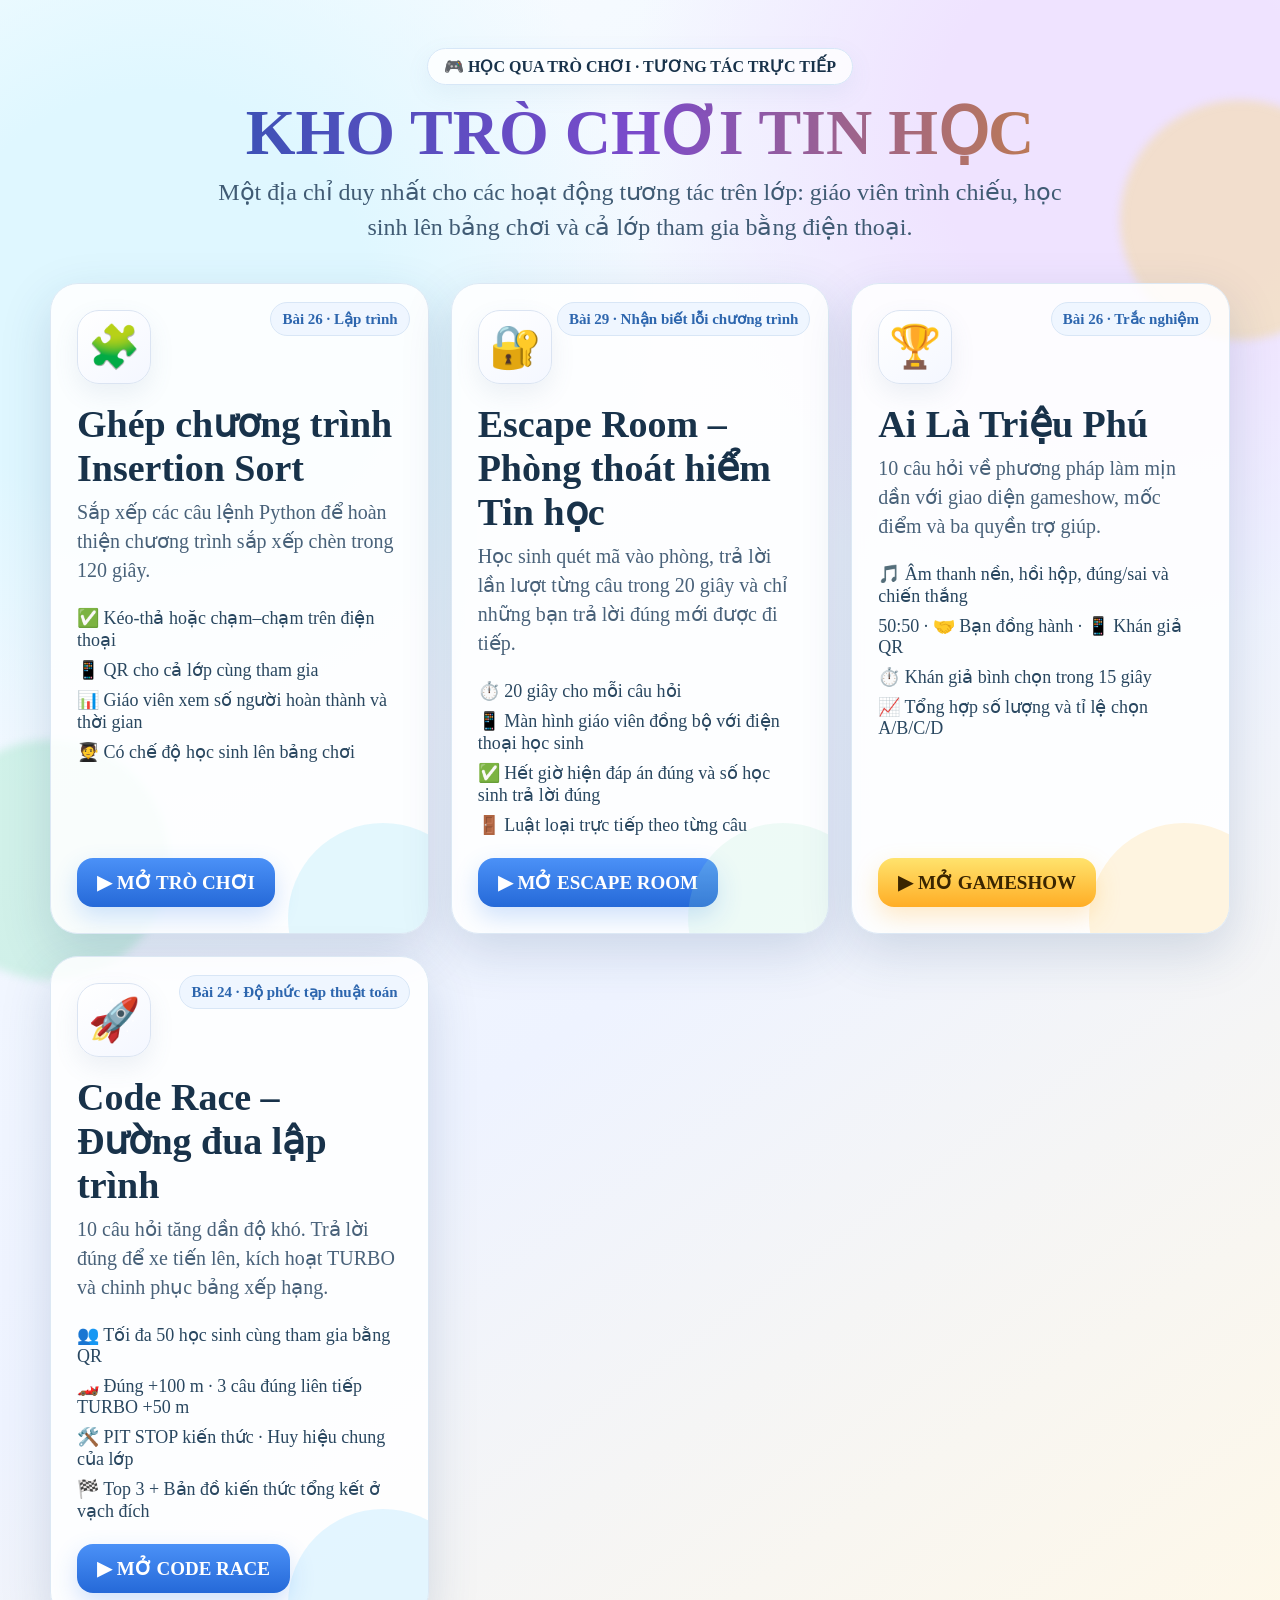
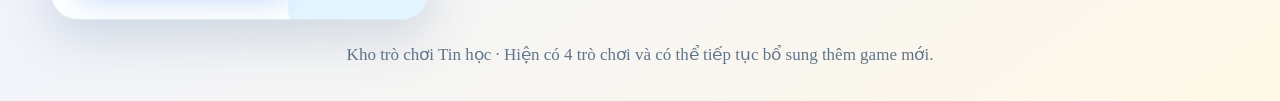
==== templates/index.html @ 85ba4fb5 "Update index.html" ====
<!doctype html>
<html lang="vi">
<head>
<meta charset="utf-8">
<meta name="viewport" content="width=device-width,initial-scale=1,viewport-fit=cover">
<meta name="theme-color" content="#eef8ff">
<title>Kho trò chơi Tin học</title>
<style>
:root{--ink:#18324a;--blue:#2f80ed;--cyan:#4fc3f7;--purple:#8b5cf6;--gold:#ffbf3f;--green:#28b66f;--white:#fff;--shadow:0 18px 50px rgba(38,70,120,.17)}
*{box-sizing:border-box}html,body{margin:0;min-height:100%;font-family:"Times New Roman",Times,serif;color:var(--ink)}
body{min-height:100dvh;background:radial-gradient(circle at 12% 18%,#dff7ff 0 12%,transparent 28%),radial-gradient(circle at 88% 8%,#efe3ff 0 10%,transparent 26%),linear-gradient(145deg,#f8fdff,#eef3ff 55%,#fff8e7);overflow-x:hidden}
body:before,body:after{content:"";position:fixed;width:240px;height:240px;border-radius:50%;filter:blur(4px);opacity:.38;pointer-events:none}body:before{left:-70px;bottom:-80px;background:#9be7c4}body:after{right:-80px;top:100px;background:#f6d77b}
.wrap{width:min(1180px,94vw);margin:auto;padding:28px 0 36px;position:relative;z-index:1}.hero{text-align:center;padding:20px 16px 10px}.badge{display:inline-flex;gap:8px;align-items:center;background:#ffffffc7;border:1px solid #d7e7f7;border-radius:999px;padding:8px 16px;font-weight:700;box-shadow:0 8px 25px #5b86aa16}.hero h1{font-size:clamp(34px,5.5vw,64px);margin:16px 0 10px;line-height:1;background:linear-gradient(90deg,#2355ad,#7b4acb,#d98f20);-webkit-background-clip:text;color:transparent}.hero p{font-size:clamp(18px,2vw,24px);margin:0 auto;max-width:850px;line-height:1.45;color:#405b74}.grid{display:grid;grid-template-columns:repeat(auto-fit,minmax(320px,1fr));gap:22px;margin-top:28px}.card{position:relative;overflow:hidden;background:#ffffffdd;border:1px solid #dce8f4;border-radius:28px;padding:26px;box-shadow:var(--shadow);min-height:365px;display:flex;flex-direction:column;transition:.22s}.card:hover{transform:translateY(-4px);box-shadow:0 24px 60px rgba(39,71,122,.22)}.card:before{content:"";position:absolute;inset:auto -50px -80px auto;width:190px;height:190px;border-radius:50%;background:var(--accent);opacity:.16}.icon{width:74px;height:74px;border-radius:22px;display:grid;place-items:center;font-size:42px;background:linear-gradient(145deg,#fff,#f4f7ff);border:1px solid #dbe4f2;box-shadow:0 10px 25px #59799f1a}.card h2{font-size:clamp(27px,3vw,38px);margin:18px 0 8px}.card p{font-size:20px;line-height:1.45;color:#49627a;margin:0 0 14px}.features{display:grid;gap:8px;font-size:18px;color:#294760;margin:8px 0 22px}.features span{display:flex;gap:9px;align-items:flex-start}.actions{margin-top:auto;display:flex;gap:10px;flex-wrap:wrap}.btn{display:inline-flex;align-items:center;justify-content:center;text-decoration:none;border:0;border-radius:16px;padding:13px 20px;font:700 19px "Times New Roman",Times,serif;cursor:pointer;transition:.2s}.btn:hover{transform:translateY(-2px)}.btn.primary{background:linear-gradient(180deg,#4b91f7,#2569d8);color:#fff;box-shadow:0 10px 24px #2f80ed3a}.btn.gold{background:linear-gradient(180deg,#ffe36d,#ffad25);color:#3a2500;box-shadow:0 10px 24px #ffb22d44}.footer{text-align:center;margin-top:24px;color:#61758a;font-size:17px}.tag{position:absolute;right:18px;top:18px;padding:7px 11px;border-radius:999px;background:#eff6ff;color:#2d66ae;font-weight:700;font-size:15px;border:1px solid #d8e6f6}
@media(max-width:820px){.grid{grid-template-columns:1fr}.card{min-height:auto}.wrap{padding-top:18px}.hero p{font-size:18px}}
</style>
</head>
<body>
<div class="wrap">
  <section class="hero">
    <div class="badge">🎮 HỌC QUA TRÒ CHƠI · TƯƠNG TÁC TRỰC TIẾP</div>
    <h1>KHO TRÒ CHƠI TIN HỌC</h1>
    <p>Một địa chỉ duy nhất cho các hoạt động tương tác trên lớp: giáo viên trình chiếu, học sinh lên bảng chơi và cả lớp tham gia bằng điện thoại.</p>
  </section>
  <main class="grid">
    <article class="card" style="--accent:#58d5ef">
      <div class="tag">Bài 26 · Lập trình</div>
      <div class="icon">🧩</div>
      <h2>Ghép chương trình Insertion Sort</h2>
      <p>Sắp xếp các câu lệnh Python để hoàn thiện chương trình sắp xếp chèn trong 120 giây.</p>
      <div class="features">
        <span>✅ Kéo-thả hoặc chạm–chạm trên điện thoại</span>
        <span>📱 QR cho cả lớp cùng tham gia</span>
        <span>📊 Giáo viên xem số người hoàn thành và thời gian</span>
        <span>🧑‍🎓 Có chế độ học sinh lên bảng chơi</span>
      </div>
      <div class="actions"><a class="btn primary" href="/insertion-sort">▶ MỞ TRÒ CHƠI</a></div>
    </article>



    <article class="card" style="--accent:#9be7c4">
      <div class="tag">Bài 29 · Nhận biết lỗi chương trình</div>
      <div class="icon">🔐</div>
      <h2>Escape Room – Phòng thoát hiểm Tin học</h2>
      <p>Học sinh quét mã vào phòng, trả lời lần lượt từng câu trong 20 giây và chỉ những bạn trả lời đúng mới được đi tiếp.</p>
      <div class="features">
        <span>⏱️ 20 giây cho mỗi câu hỏi</span>
        <span>📱 Màn hình giáo viên đồng bộ với điện thoại học sinh</span>
        <span>✅ Hết giờ hiện đáp án đúng và số học sinh trả lời đúng</span>
        <span>🚪 Luật loại trực tiếp theo từng câu</span>
      </div>
      <div class="actions"><a class="btn primary" href="/escape-bai29">▶ MỞ ESCAPE ROOM</a></div>
    </article>

    <article class="card" style="--accent:#ffbf3f">
      <div class="tag">Bài 26 · Trắc nghiệm</div>
      <div class="icon">🏆</div>
      <h2>Ai Là Triệu Phú</h2>
      <p>10 câu hỏi về phương pháp làm mịn dần với giao diện gameshow, mốc điểm và ba quyền trợ giúp.</p>
      <div class="features">
        <span>🎵 Âm thanh nền, hồi hộp, đúng/sai và chiến thắng</span>
        <span>50:50 · 🤝 Bạn đồng hành · 📱 Khán giả QR</span>
        <span>⏱️ Khán giả bình chọn trong 15 giây</span>
        <span>📈 Tổng hợp số lượng và tỉ lệ chọn A/B/C/D</span>
      </div>
      <div class="actions"><a class="btn gold" href="/millionaire">▶ MỞ GAMESHOW</a></div>
    </article>

    <article class="card" style="--accent:#5ac8fa">
      <div class="tag">Bài 24 · Độ phức tạp thuật toán</div>
      <div class="icon">🚀</div>
      <h2>Code Race – Đường đua lập trình</h2>
      <p>10 câu hỏi tăng dần độ khó. Trả lời đúng để xe tiến lên, kích hoạt TURBO và chinh phục bảng xếp hạng.</p>
      <div class="features">
        <span>👥 Tối đa 50 học sinh cùng tham gia bằng QR</span>
        <span>🏎️ Đúng +100 m · 3 câu đúng liên tiếp TURBO +50 m</span>
        <span>🛠️ PIT STOP kiến thức · Huy hiệu chung của lớp</span>
        <span>🏁 Top 3 + Bản đồ kiến thức tổng kết ở vạch đích</span>
      </div>
      <div class="actions"><a class="btn primary" href="/code-race">▶ MỞ CODE RACE</a></div>
    </article>

  </main>
  <div class="footer">Kho trò chơi Tin học · Hiện có 4 trò chơi và có thể tiếp tục bổ sung thêm game mới.</div>
</div>
</body>
</html>
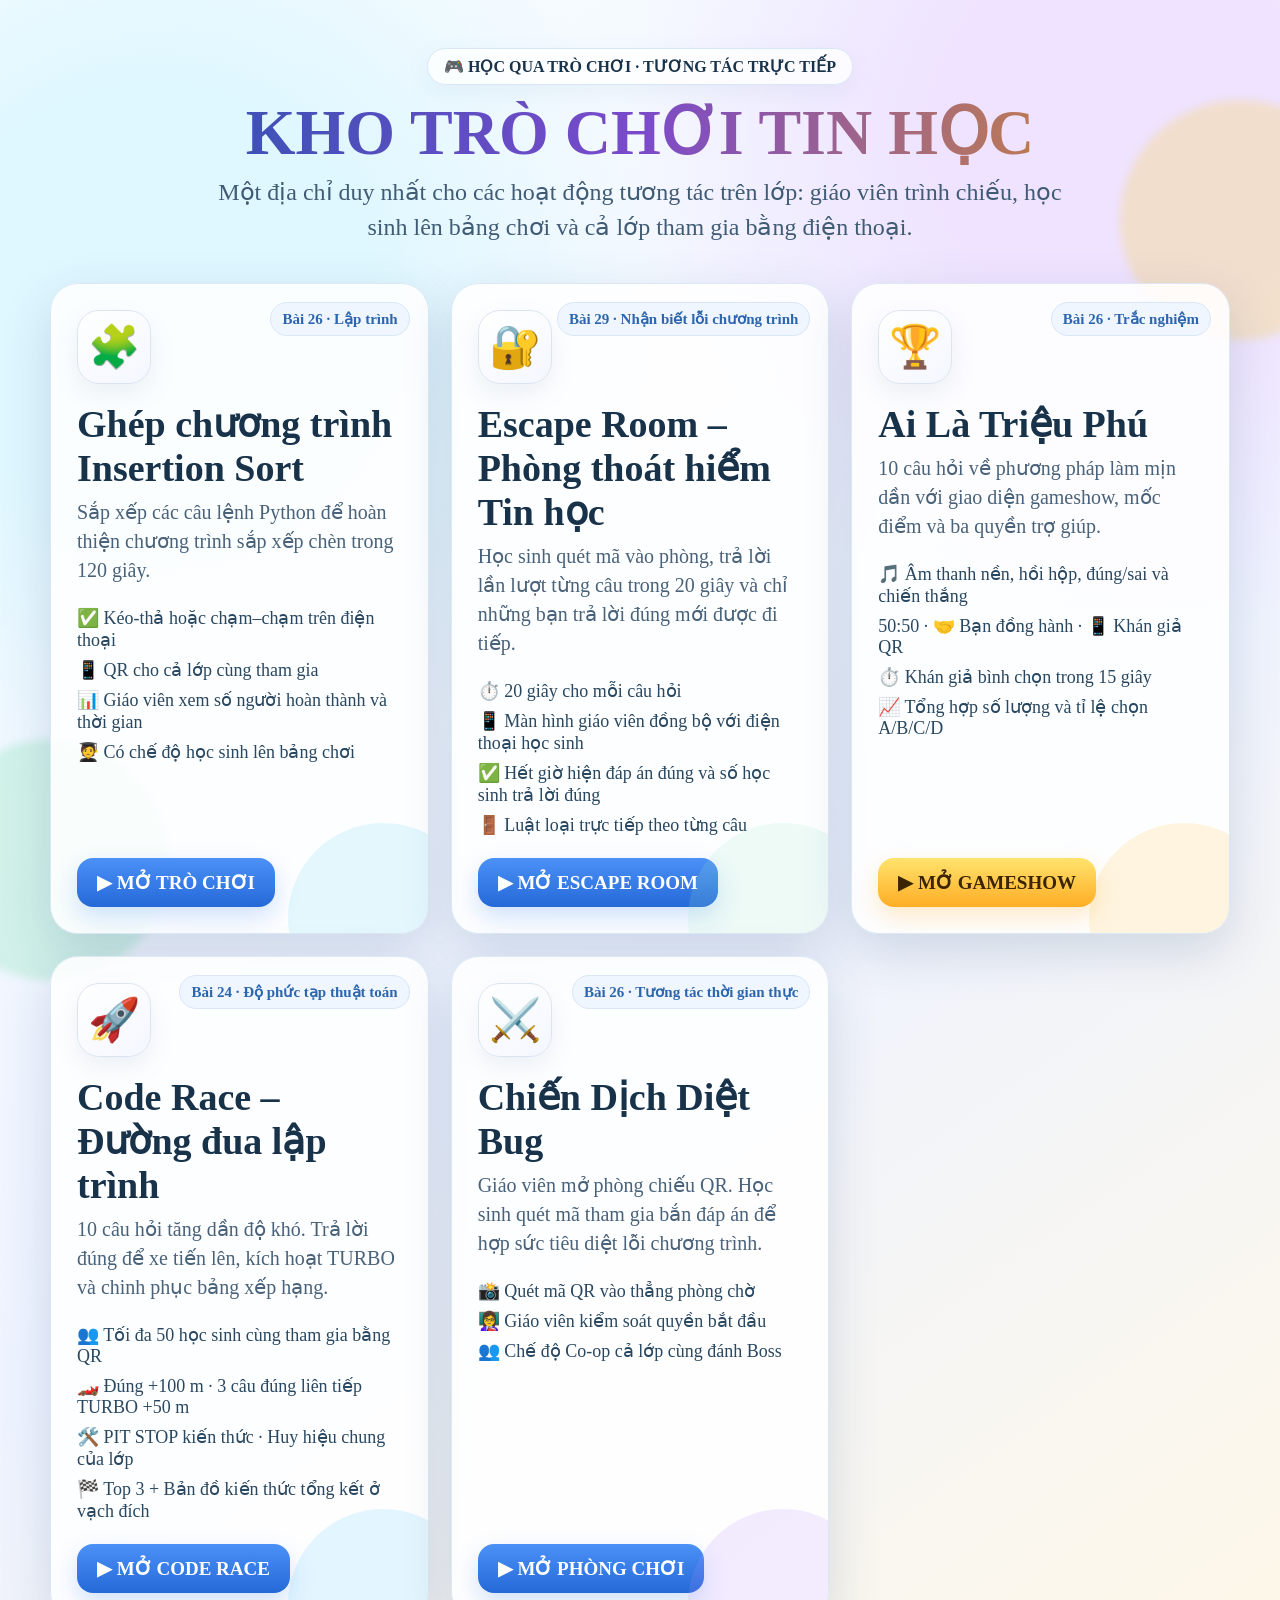
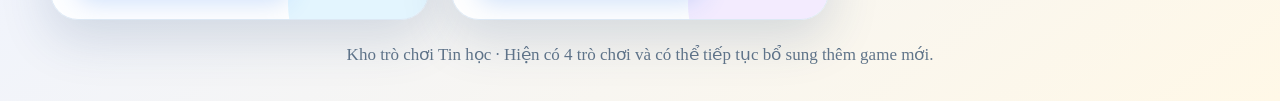
==== commit 94b539a0: "Update index.html" ====
--- a/templates/index.html
+++ b/templates/index.html
@@ -79,7 +79,18 @@
       </div>
       <div class="actions"><a class="btn primary" href="/code-race">▶ MỞ CODE RACE</a></div>
     </article>
-
+<article class="card" style="--accent:#b388ff">
+      <div class="tag">Bài 26 · Tương tác thời gian thực</div>
+      <div class="icon">⚔️</div>
+      <h2>Chiến Dịch Diệt Bug</h2>
+      <p>Giáo viên mở phòng chiếu QR. Học sinh quét mã tham gia bắn đáp án để hợp sức tiêu diệt lỗi chương trình.</p>
+      <div class="features">
+        <span>📸 Quét mã QR vào thẳng phòng chờ</span>
+        <span>👩‍🏫 Giáo viên kiểm soát quyền bắt đầu</span>
+        <span>👥 Chế độ Co-op cả lớp cùng đánh Boss</span>
+      </div>
+      <div class="actions"><a class="btn primary" href="/boss-teacher">▶ MỞ PHÒNG CHƠI</a></div>
+    </article>
   </main>
   <div class="footer">Kho trò chơi Tin học · Hiện có 4 trò chơi và có thể tiếp tục bổ sung thêm game mới.</div>
 </div>
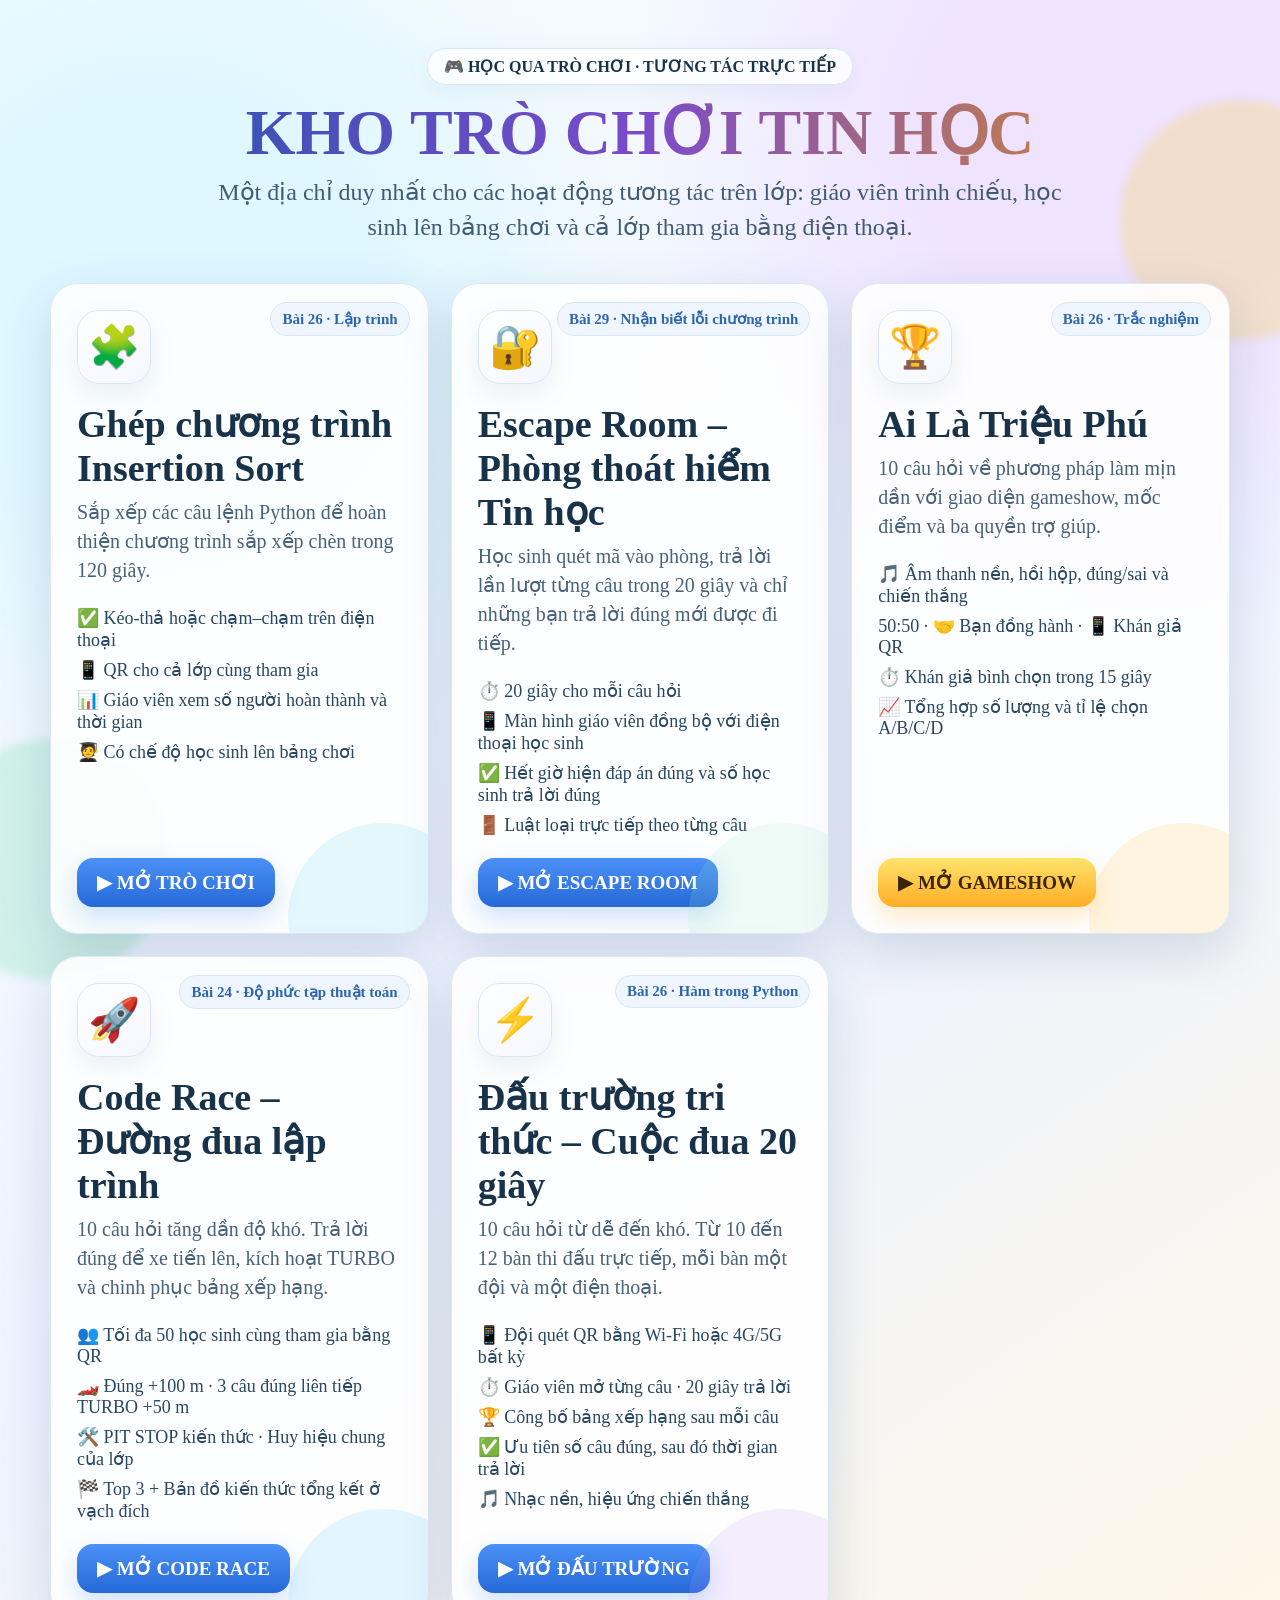
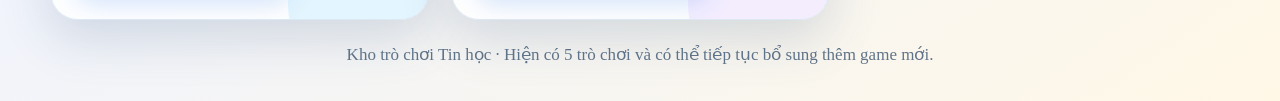
==== commit 23d642ef: "Update index.html" ====
--- a/templates/index.html
+++ b/templates/index.html
@@ -79,20 +79,24 @@
       </div>
       <div class="actions"><a class="btn primary" href="/code-race">▶ MỞ CODE RACE</a></div>
     </article>
-<article class="card" style="--accent:#b388ff">
-      <div class="tag">Bài 26 · Tương tác thời gian thực</div>
-      <div class="icon">⚔️</div>
-      <h2>Chiến Dịch Diệt Bug</h2>
-      <p>Giáo viên mở phòng chiếu QR. Học sinh quét mã tham gia bắn đáp án để hợp sức tiêu diệt lỗi chương trình.</p>
+
+    <article class="card" style="--accent:#b794ff">
+      <div class="tag">Bài 26 · Hàm trong Python</div>
+      <div class="icon">⚡</div>
+      <h2>Đấu trường tri thức – Cuộc đua 20 giây</h2>
+      <p>10 câu hỏi từ dễ đến khó. Từ 10 đến 12 bàn thi đấu trực tiếp, mỗi bàn một đội và một điện thoại.</p>
       <div class="features">
-        <span>📸 Quét mã QR vào thẳng phòng chờ</span>
-        <span>👩‍🏫 Giáo viên kiểm soát quyền bắt đầu</span>
-        <span>👥 Chế độ Co-op cả lớp cùng đánh Boss</span>
+        <span>📱 Đội quét QR bằng Wi-Fi hoặc 4G/5G bất kỳ</span>
+        <span>⏱️ Giáo viên mở từng câu · 20 giây trả lời</span>
+        <span>🏆 Công bố bảng xếp hạng sau mỗi câu</span>
+        <span>✅ Ưu tiên số câu đúng, sau đó thời gian trả lời</span>
+        <span>🎵 Nhạc nền, hiệu ứng chiến thắng</span>
       </div>
-      <div class="actions"><a class="btn primary" href="/boss-teacher">▶ MỞ PHÒNG CHƠI</a></div>
+      <div class="actions"><a class="btn primary" href="/dau-truong">▶ MỞ ĐẤU TRƯỜNG</a></div>
     </article>
+
   </main>
-  <div class="footer">Kho trò chơi Tin học · Hiện có 4 trò chơi và có thể tiếp tục bổ sung thêm game mới.</div>
+  <div class="footer">Kho trò chơi Tin học · Hiện có 5 trò chơi và có thể tiếp tục bổ sung thêm game mới.</div>
 </div>
 </body>
 </html>
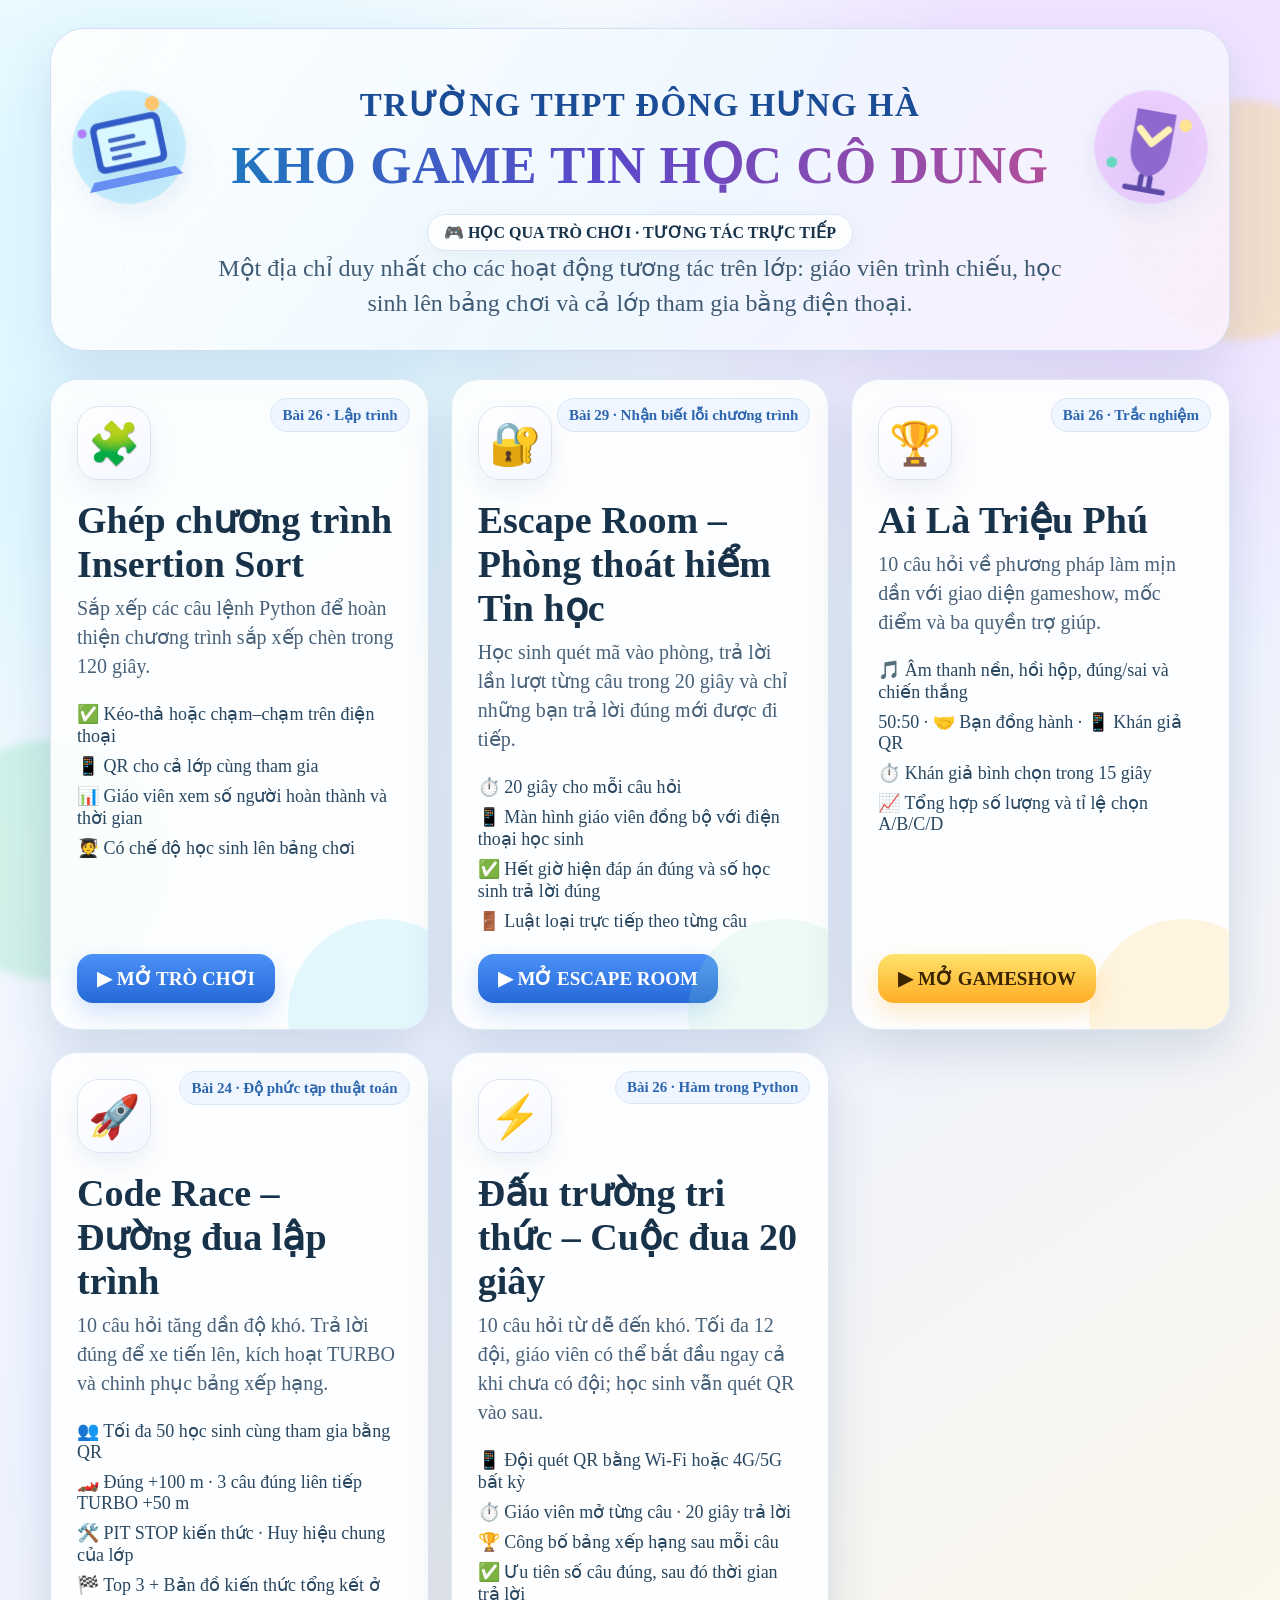
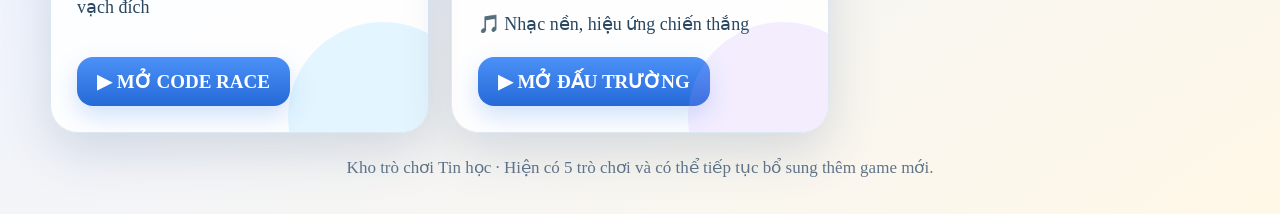
==== commit 352eac9e: "Update index.html" ====
--- a/templates/index.html
+++ b/templates/index.html
@@ -4,7 +4,7 @@
 <meta charset="utf-8">
 <meta name="viewport" content="width=device-width,initial-scale=1,viewport-fit=cover">
 <meta name="theme-color" content="#eef8ff">
-<title>Kho trò chơi Tin học</title>
+<title>TR&#431;&#7900;NG THPT &#272;&#212;NG H&#431;NG H&#192; | KHO GAME TIN H&#7884;C C&#212; DUNG</title>
 <style>
 :root{--ink:#18324a;--blue:#2f80ed;--cyan:#4fc3f7;--purple:#8b5cf6;--gold:#ffbf3f;--green:#28b66f;--white:#fff;--shadow:0 18px 50px rgba(38,70,120,.17)}
 *{box-sizing:border-box}html,body{margin:0;min-height:100%;font-family:"Times New Roman",Times,serif;color:var(--ink)}
@@ -12,13 +12,54 @@
 body:before,body:after{content:"";position:fixed;width:240px;height:240px;border-radius:50%;filter:blur(4px);opacity:.38;pointer-events:none}body:before{left:-70px;bottom:-80px;background:#9be7c4}body:after{right:-80px;top:100px;background:#f6d77b}
 .wrap{width:min(1180px,94vw);margin:auto;padding:28px 0 36px;position:relative;z-index:1}.hero{text-align:center;padding:20px 16px 10px}.badge{display:inline-flex;gap:8px;align-items:center;background:#ffffffc7;border:1px solid #d7e7f7;border-radius:999px;padding:8px 16px;font-weight:700;box-shadow:0 8px 25px #5b86aa16}.hero h1{font-size:clamp(34px,5.5vw,64px);margin:16px 0 10px;line-height:1;background:linear-gradient(90deg,#2355ad,#7b4acb,#d98f20);-webkit-background-clip:text;color:transparent}.hero p{font-size:clamp(18px,2vw,24px);margin:0 auto;max-width:850px;line-height:1.45;color:#405b74}.grid{display:grid;grid-template-columns:repeat(auto-fit,minmax(320px,1fr));gap:22px;margin-top:28px}.card{position:relative;overflow:hidden;background:#ffffffdd;border:1px solid #dce8f4;border-radius:28px;padding:26px;box-shadow:var(--shadow);min-height:365px;display:flex;flex-direction:column;transition:.22s}.card:hover{transform:translateY(-4px);box-shadow:0 24px 60px rgba(39,71,122,.22)}.card:before{content:"";position:absolute;inset:auto -50px -80px auto;width:190px;height:190px;border-radius:50%;background:var(--accent);opacity:.16}.icon{width:74px;height:74px;border-radius:22px;display:grid;place-items:center;font-size:42px;background:linear-gradient(145deg,#fff,#f4f7ff);border:1px solid #dbe4f2;box-shadow:0 10px 25px #59799f1a}.card h2{font-size:clamp(27px,3vw,38px);margin:18px 0 8px}.card p{font-size:20px;line-height:1.45;color:#49627a;margin:0 0 14px}.features{display:grid;gap:8px;font-size:18px;color:#294760;margin:8px 0 22px}.features span{display:flex;gap:9px;align-items:flex-start}.actions{margin-top:auto;display:flex;gap:10px;flex-wrap:wrap}.btn{display:inline-flex;align-items:center;justify-content:center;text-decoration:none;border:0;border-radius:16px;padding:13px 20px;font:700 19px "Times New Roman",Times,serif;cursor:pointer;transition:.2s}.btn:hover{transform:translateY(-2px)}.btn.primary{background:linear-gradient(180deg,#4b91f7,#2569d8);color:#fff;box-shadow:0 10px 24px #2f80ed3a}.btn.gold{background:linear-gradient(180deg,#ffe36d,#ffad25);color:#3a2500;box-shadow:0 10px 24px #ffb22d44}.footer{text-align:center;margin-top:24px;color:#61758a;font-size:17px}.tag{position:absolute;right:18px;top:18px;padding:7px 11px;border-radius:999px;background:#eff6ff;color:#2d66ae;font-weight:700;font-size:15px;border:1px solid #d8e6f6}
 @media(max-width:820px){.grid{grid-template-columns:1fr}.card{min-height:auto}.wrap{padding-top:18px}.hero p{font-size:18px}}
+
+/* School identity: an airy 2-line masthead with lightweight vector ornaments. */
+.hero{position:relative;isolation:isolate;overflow:hidden;padding:37px 110px 30px;
+ border:1px solid #d0dff3;border-radius:34px;
+ background:linear-gradient(125deg,#ffffffeb 0%,#eef7ffe8 53%,#faf0ffe8 100%);
+ box-shadow:0 18px 46px #536d9f26}
+.hero:before{content:"";position:absolute;inset:0;z-index:-1;opacity:.44;
+ background-image:radial-gradient(#8fb2de 1.3px,transparent 1.3px);
+ background-size:21px 21px;mask-image:linear-gradient(90deg,#0003,transparent 33%,transparent 65%,#0003)}
+.hero .badge{position:relative;z-index:1}
+.hero-school{position:relative;z-index:1;margin:19px auto 0;
+ font-size:clamp(20px,2.8vw,33px);line-height:1.25;font-weight:900;letter-spacing:1.4px;
+ color:#1b4c96;text-shadow:0 1px 0 #fff}
+.hero h1{position:relative;z-index:1;font-size:clamp(29px,4.3vw,53px);line-height:1.16;
+ font-weight:900;margin:9px auto 17px;letter-spacing:.5px;
+ background:linear-gradient(90deg,#147fbc 0%,#5a48ca 46%,#bf4f93 100%);
+ -webkit-background-clip:text;background-clip:text;color:transparent}
+.hero p{position:relative;z-index:1}
+.hero-art{position:absolute;width:126px;height:126px;filter:drop-shadow(0 10px 14px #4f78b12c);z-index:0}
+.hero-art-left{left:15px;top:55px;transform:rotate(-12deg)}
+.hero-art-right{right:15px;top:55px;transform:rotate(10deg)}
+@media(max-width:850px){.hero{padding:28px 25px 25px}.hero-art{width:64px;height:64px;opacity:.35}
+.hero-art-left{left:-7px;top:20px}.hero-art-right{right:-7px;top:20px}}
+@media(max-width:500px){.hero{padding:23px 15px 22px}.hero-school{letter-spacing:.4px}
+.hero-art{opacity:.18}.hero h1{font-size:clamp(27px,7vw,37px)}}
 </style>
 </head>
 <body>
 <div class="wrap">
   <section class="hero">
+    <svg class="hero-art hero-art-left" viewBox="0 0 140 140" fill="none" aria-hidden="true">
+      <circle cx="70" cy="70" r="63" fill="#90DFFC" fill-opacity=".45"/>
+      <rect x="31" y="37" width="79" height="57" rx="9" fill="#315BC6"/>
+      <rect x="38" y="44" width="65" height="43" rx="4" fill="#DAF8FF"/>
+      <path d="M24 101H116L123 111H17L24 101Z" fill="#678FF1"/>
+      <path d="M51 59H77M51 69H87M51 79H69" stroke="#4168C3" stroke-width="5" stroke-linecap="round"/>
+      <circle cx="105" cy="28" r="8" fill="#FFC66D"/><circle cx="22" cy="45" r="5" fill="#AD81F5"/>
+    </svg>
+    <svg class="hero-art hero-art-right" viewBox="0 0 140 140" fill="none" aria-hidden="true">
+      <circle cx="70" cy="70" r="63" fill="#E7BBFF" fill-opacity=".6"/>
+      <path d="M48 30H92V72C92 88 84 99 70 104C56 99 48 88 48 72V30Z" fill="#8D69CE"/>
+      <path d="M55 52L70 66L86 48" stroke="#FFF1B7" stroke-width="8" stroke-linecap="round" stroke-linejoin="round"/>
+      <path d="M65 104V115M75 104V115M49 118H91" stroke="#5D4BA8" stroke-width="6" stroke-linecap="round"/>
+      <circle cx="104" cy="40" r="7" fill="#FFE492"/><circle cx="30" cy="94" r="6" fill="#65D8BF"/>
+    </svg>
+    <div class="hero-school">TR&#431;&#7900;NG THPT &#272;&#212;NG H&#431;NG H&#192;</div>
+    <h1>KHO GAME TIN H&#7884;C C&#212; DUNG</h1>
     <div class="badge">🎮 HỌC QUA TRÒ CHƠI · TƯƠNG TÁC TRỰC TIẾP</div>
-    <h1>KHO TRÒ CHƠI TIN HỌC</h1>
     <p>Một địa chỉ duy nhất cho các hoạt động tương tác trên lớp: giáo viên trình chiếu, học sinh lên bảng chơi và cả lớp tham gia bằng điện thoại.</p>
   </section>
   <main class="grid">
@@ -84,7 +125,7 @@
       <div class="tag">Bài 26 · Hàm trong Python</div>
       <div class="icon">⚡</div>
       <h2>Đấu trường tri thức – Cuộc đua 20 giây</h2>
-      <p>10 câu hỏi từ dễ đến khó. Từ 10 đến 12 bàn thi đấu trực tiếp, mỗi bàn một đội và một điện thoại.</p>
+      <p>10 c&#226;u h&#7887;i t&#7915; d&#7877; &#273;&#7871;n kh&#243;. T&#7889;i &#273;a 12 &#273;&#7897;i, gi&#225;o vi&#234;n c&#243; th&#7875; b&#7855;t &#273;&#7847;u ngay c&#7843; khi ch&#432;a c&#243; &#273;&#7897;i; h&#7885;c sinh v&#7851;n qu&#233;t QR v&#224;o sau.</p>
       <div class="features">
         <span>📱 Đội quét QR bằng Wi-Fi hoặc 4G/5G bất kỳ</span>
         <span>⏱️ Giáo viên mở từng câu · 20 giây trả lời</span>
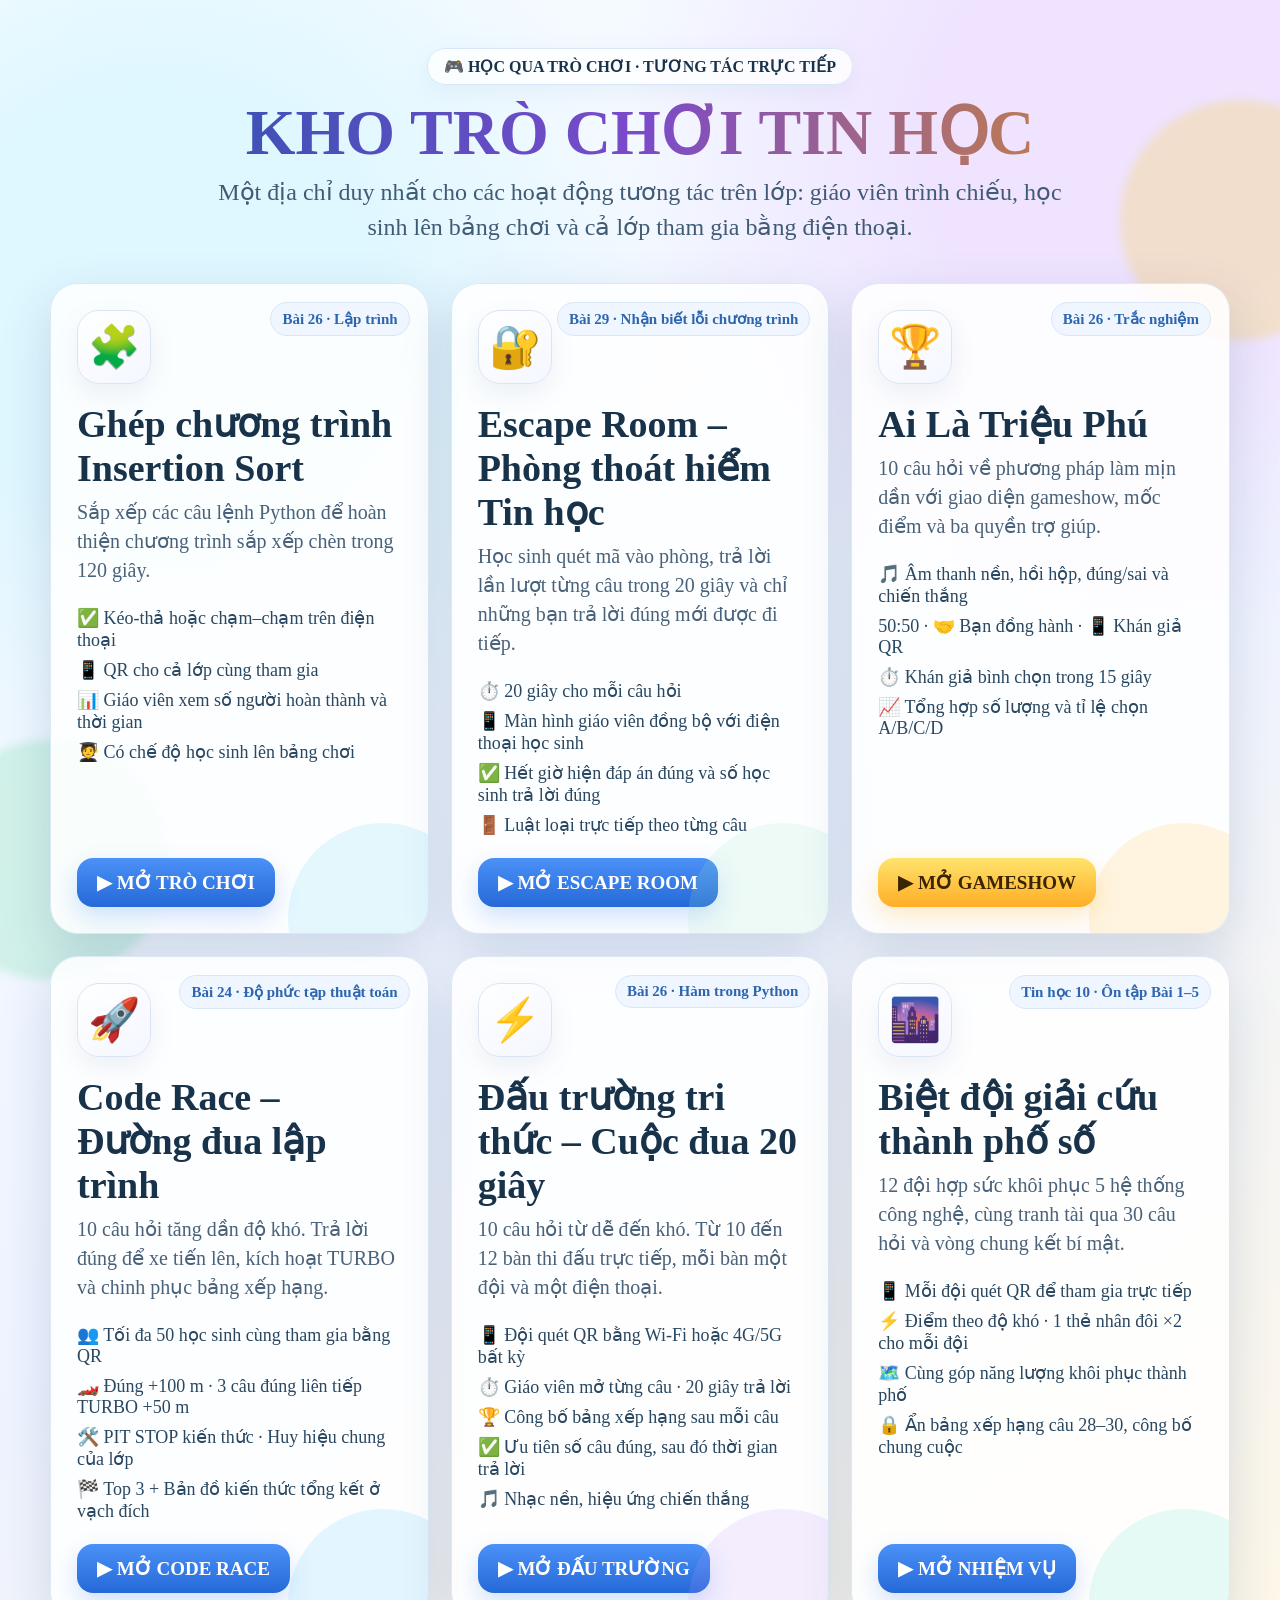
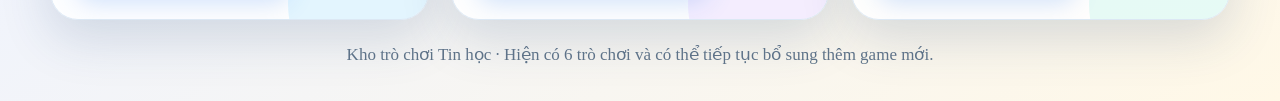
==== commit d3225623: "Update index.html" ====
--- a/templates/index.html
+++ b/templates/index.html
@@ -4,7 +4,7 @@
 <meta charset="utf-8">
 <meta name="viewport" content="width=device-width,initial-scale=1,viewport-fit=cover">
 <meta name="theme-color" content="#eef8ff">
-<title>TR&#431;&#7900;NG THPT &#272;&#212;NG H&#431;NG H&#192; | KHO GAME TIN H&#7884;C C&#212; DUNG</title>
+<title>Kho trò chơi Tin học</title>
 <style>
 :root{--ink:#18324a;--blue:#2f80ed;--cyan:#4fc3f7;--purple:#8b5cf6;--gold:#ffbf3f;--green:#28b66f;--white:#fff;--shadow:0 18px 50px rgba(38,70,120,.17)}
 *{box-sizing:border-box}html,body{margin:0;min-height:100%;font-family:"Times New Roman",Times,serif;color:var(--ink)}
@@ -12,54 +12,13 @@
 body:before,body:after{content:"";position:fixed;width:240px;height:240px;border-radius:50%;filter:blur(4px);opacity:.38;pointer-events:none}body:before{left:-70px;bottom:-80px;background:#9be7c4}body:after{right:-80px;top:100px;background:#f6d77b}
 .wrap{width:min(1180px,94vw);margin:auto;padding:28px 0 36px;position:relative;z-index:1}.hero{text-align:center;padding:20px 16px 10px}.badge{display:inline-flex;gap:8px;align-items:center;background:#ffffffc7;border:1px solid #d7e7f7;border-radius:999px;padding:8px 16px;font-weight:700;box-shadow:0 8px 25px #5b86aa16}.hero h1{font-size:clamp(34px,5.5vw,64px);margin:16px 0 10px;line-height:1;background:linear-gradient(90deg,#2355ad,#7b4acb,#d98f20);-webkit-background-clip:text;color:transparent}.hero p{font-size:clamp(18px,2vw,24px);margin:0 auto;max-width:850px;line-height:1.45;color:#405b74}.grid{display:grid;grid-template-columns:repeat(auto-fit,minmax(320px,1fr));gap:22px;margin-top:28px}.card{position:relative;overflow:hidden;background:#ffffffdd;border:1px solid #dce8f4;border-radius:28px;padding:26px;box-shadow:var(--shadow);min-height:365px;display:flex;flex-direction:column;transition:.22s}.card:hover{transform:translateY(-4px);box-shadow:0 24px 60px rgba(39,71,122,.22)}.card:before{content:"";position:absolute;inset:auto -50px -80px auto;width:190px;height:190px;border-radius:50%;background:var(--accent);opacity:.16}.icon{width:74px;height:74px;border-radius:22px;display:grid;place-items:center;font-size:42px;background:linear-gradient(145deg,#fff,#f4f7ff);border:1px solid #dbe4f2;box-shadow:0 10px 25px #59799f1a}.card h2{font-size:clamp(27px,3vw,38px);margin:18px 0 8px}.card p{font-size:20px;line-height:1.45;color:#49627a;margin:0 0 14px}.features{display:grid;gap:8px;font-size:18px;color:#294760;margin:8px 0 22px}.features span{display:flex;gap:9px;align-items:flex-start}.actions{margin-top:auto;display:flex;gap:10px;flex-wrap:wrap}.btn{display:inline-flex;align-items:center;justify-content:center;text-decoration:none;border:0;border-radius:16px;padding:13px 20px;font:700 19px "Times New Roman",Times,serif;cursor:pointer;transition:.2s}.btn:hover{transform:translateY(-2px)}.btn.primary{background:linear-gradient(180deg,#4b91f7,#2569d8);color:#fff;box-shadow:0 10px 24px #2f80ed3a}.btn.gold{background:linear-gradient(180deg,#ffe36d,#ffad25);color:#3a2500;box-shadow:0 10px 24px #ffb22d44}.footer{text-align:center;margin-top:24px;color:#61758a;font-size:17px}.tag{position:absolute;right:18px;top:18px;padding:7px 11px;border-radius:999px;background:#eff6ff;color:#2d66ae;font-weight:700;font-size:15px;border:1px solid #d8e6f6}
 @media(max-width:820px){.grid{grid-template-columns:1fr}.card{min-height:auto}.wrap{padding-top:18px}.hero p{font-size:18px}}
-
-/* School identity: an airy 2-line masthead with lightweight vector ornaments. */
-.hero{position:relative;isolation:isolate;overflow:hidden;padding:37px 110px 30px;
- border:1px solid #d0dff3;border-radius:34px;
- background:linear-gradient(125deg,#ffffffeb 0%,#eef7ffe8 53%,#faf0ffe8 100%);
- box-shadow:0 18px 46px #536d9f26}
-.hero:before{content:"";position:absolute;inset:0;z-index:-1;opacity:.44;
- background-image:radial-gradient(#8fb2de 1.3px,transparent 1.3px);
- background-size:21px 21px;mask-image:linear-gradient(90deg,#0003,transparent 33%,transparent 65%,#0003)}
-.hero .badge{position:relative;z-index:1}
-.hero-school{position:relative;z-index:1;margin:19px auto 0;
- font-size:clamp(20px,2.8vw,33px);line-height:1.25;font-weight:900;letter-spacing:1.4px;
- color:#1b4c96;text-shadow:0 1px 0 #fff}
-.hero h1{position:relative;z-index:1;font-size:clamp(29px,4.3vw,53px);line-height:1.16;
- font-weight:900;margin:9px auto 17px;letter-spacing:.5px;
- background:linear-gradient(90deg,#147fbc 0%,#5a48ca 46%,#bf4f93 100%);
- -webkit-background-clip:text;background-clip:text;color:transparent}
-.hero p{position:relative;z-index:1}
-.hero-art{position:absolute;width:126px;height:126px;filter:drop-shadow(0 10px 14px #4f78b12c);z-index:0}
-.hero-art-left{left:15px;top:55px;transform:rotate(-12deg)}
-.hero-art-right{right:15px;top:55px;transform:rotate(10deg)}
-@media(max-width:850px){.hero{padding:28px 25px 25px}.hero-art{width:64px;height:64px;opacity:.35}
-.hero-art-left{left:-7px;top:20px}.hero-art-right{right:-7px;top:20px}}
-@media(max-width:500px){.hero{padding:23px 15px 22px}.hero-school{letter-spacing:.4px}
-.hero-art{opacity:.18}.hero h1{font-size:clamp(27px,7vw,37px)}}
 </style>
 </head>
 <body>
 <div class="wrap">
   <section class="hero">
-    <svg class="hero-art hero-art-left" viewBox="0 0 140 140" fill="none" aria-hidden="true">
-      <circle cx="70" cy="70" r="63" fill="#90DFFC" fill-opacity=".45"/>
-      <rect x="31" y="37" width="79" height="57" rx="9" fill="#315BC6"/>
-      <rect x="38" y="44" width="65" height="43" rx="4" fill="#DAF8FF"/>
-      <path d="M24 101H116L123 111H17L24 101Z" fill="#678FF1"/>
-      <path d="M51 59H77M51 69H87M51 79H69" stroke="#4168C3" stroke-width="5" stroke-linecap="round"/>
-      <circle cx="105" cy="28" r="8" fill="#FFC66D"/><circle cx="22" cy="45" r="5" fill="#AD81F5"/>
-    </svg>
-    <svg class="hero-art hero-art-right" viewBox="0 0 140 140" fill="none" aria-hidden="true">
-      <circle cx="70" cy="70" r="63" fill="#E7BBFF" fill-opacity=".6"/>
-      <path d="M48 30H92V72C92 88 84 99 70 104C56 99 48 88 48 72V30Z" fill="#8D69CE"/>
-      <path d="M55 52L70 66L86 48" stroke="#FFF1B7" stroke-width="8" stroke-linecap="round" stroke-linejoin="round"/>
-      <path d="M65 104V115M75 104V115M49 118H91" stroke="#5D4BA8" stroke-width="6" stroke-linecap="round"/>
-      <circle cx="104" cy="40" r="7" fill="#FFE492"/><circle cx="30" cy="94" r="6" fill="#65D8BF"/>
-    </svg>
-    <div class="hero-school">TR&#431;&#7900;NG THPT &#272;&#212;NG H&#431;NG H&#192;</div>
-    <h1>KHO GAME TIN H&#7884;C C&#212; DUNG</h1>
     <div class="badge">🎮 HỌC QUA TRÒ CHƠI · TƯƠNG TÁC TRỰC TIẾP</div>
+    <h1>KHO TRÒ CHƠI TIN HỌC</h1>
     <p>Một địa chỉ duy nhất cho các hoạt động tương tác trên lớp: giáo viên trình chiếu, học sinh lên bảng chơi và cả lớp tham gia bằng điện thoại.</p>
   </section>
   <main class="grid">
@@ -125,7 +84,7 @@
       <div class="tag">Bài 26 · Hàm trong Python</div>
       <div class="icon">⚡</div>
       <h2>Đấu trường tri thức – Cuộc đua 20 giây</h2>
-      <p>10 c&#226;u h&#7887;i t&#7915; d&#7877; &#273;&#7871;n kh&#243;. T&#7889;i &#273;a 12 &#273;&#7897;i, gi&#225;o vi&#234;n c&#243; th&#7875; b&#7855;t &#273;&#7847;u ngay c&#7843; khi ch&#432;a c&#243; &#273;&#7897;i; h&#7885;c sinh v&#7851;n qu&#233;t QR v&#224;o sau.</p>
+      <p>10 câu hỏi từ dễ đến khó. Từ 10 đến 12 bàn thi đấu trực tiếp, mỗi bàn một đội và một điện thoại.</p>
       <div class="features">
         <span>📱 Đội quét QR bằng Wi-Fi hoặc 4G/5G bất kỳ</span>
         <span>⏱️ Giáo viên mở từng câu · 20 giây trả lời</span>
@@ -136,8 +95,22 @@
       <div class="actions"><a class="btn primary" href="/dau-truong">▶ MỞ ĐẤU TRƯỜNG</a></div>
     </article>
 
+    <article class="card" style="--accent:#65e5cb">
+      <div class="tag">Tin học 10 · Ôn tập Bài 1–5</div>
+      <div class="icon">🌆</div>
+      <h2>Biệt đội giải cứu thành phố số</h2>
+      <p>12 đội hợp sức khôi phục 5 hệ thống công nghệ, cùng tranh tài qua 30 câu hỏi và vòng chung kết bí mật.</p>
+      <div class="features">
+        <span>📱 Mỗi đội quét QR để tham gia trực tiếp</span>
+        <span>⚡ Điểm theo độ khó · 1 thẻ nhân đôi ×2 cho mỗi đội</span>
+        <span>🗺️ Cùng góp năng lượng khôi phục thành phố</span>
+        <span>🔒 Ẩn bảng xếp hạng câu 28–30, công bố chung cuộc</span>
+      </div>
+      <div class="actions"><a class="btn primary" href="/thanh-pho-so">▶ MỞ NHIỆM VỤ</a></div>
+    </article>
+
   </main>
-  <div class="footer">Kho trò chơi Tin học · Hiện có 5 trò chơi và có thể tiếp tục bổ sung thêm game mới.</div>
+  <div class="footer">Kho trò chơi Tin học · Hiện có 6 trò chơi và có thể tiếp tục bổ sung thêm game mới.</div>
 </div>
 </body>
 </html>
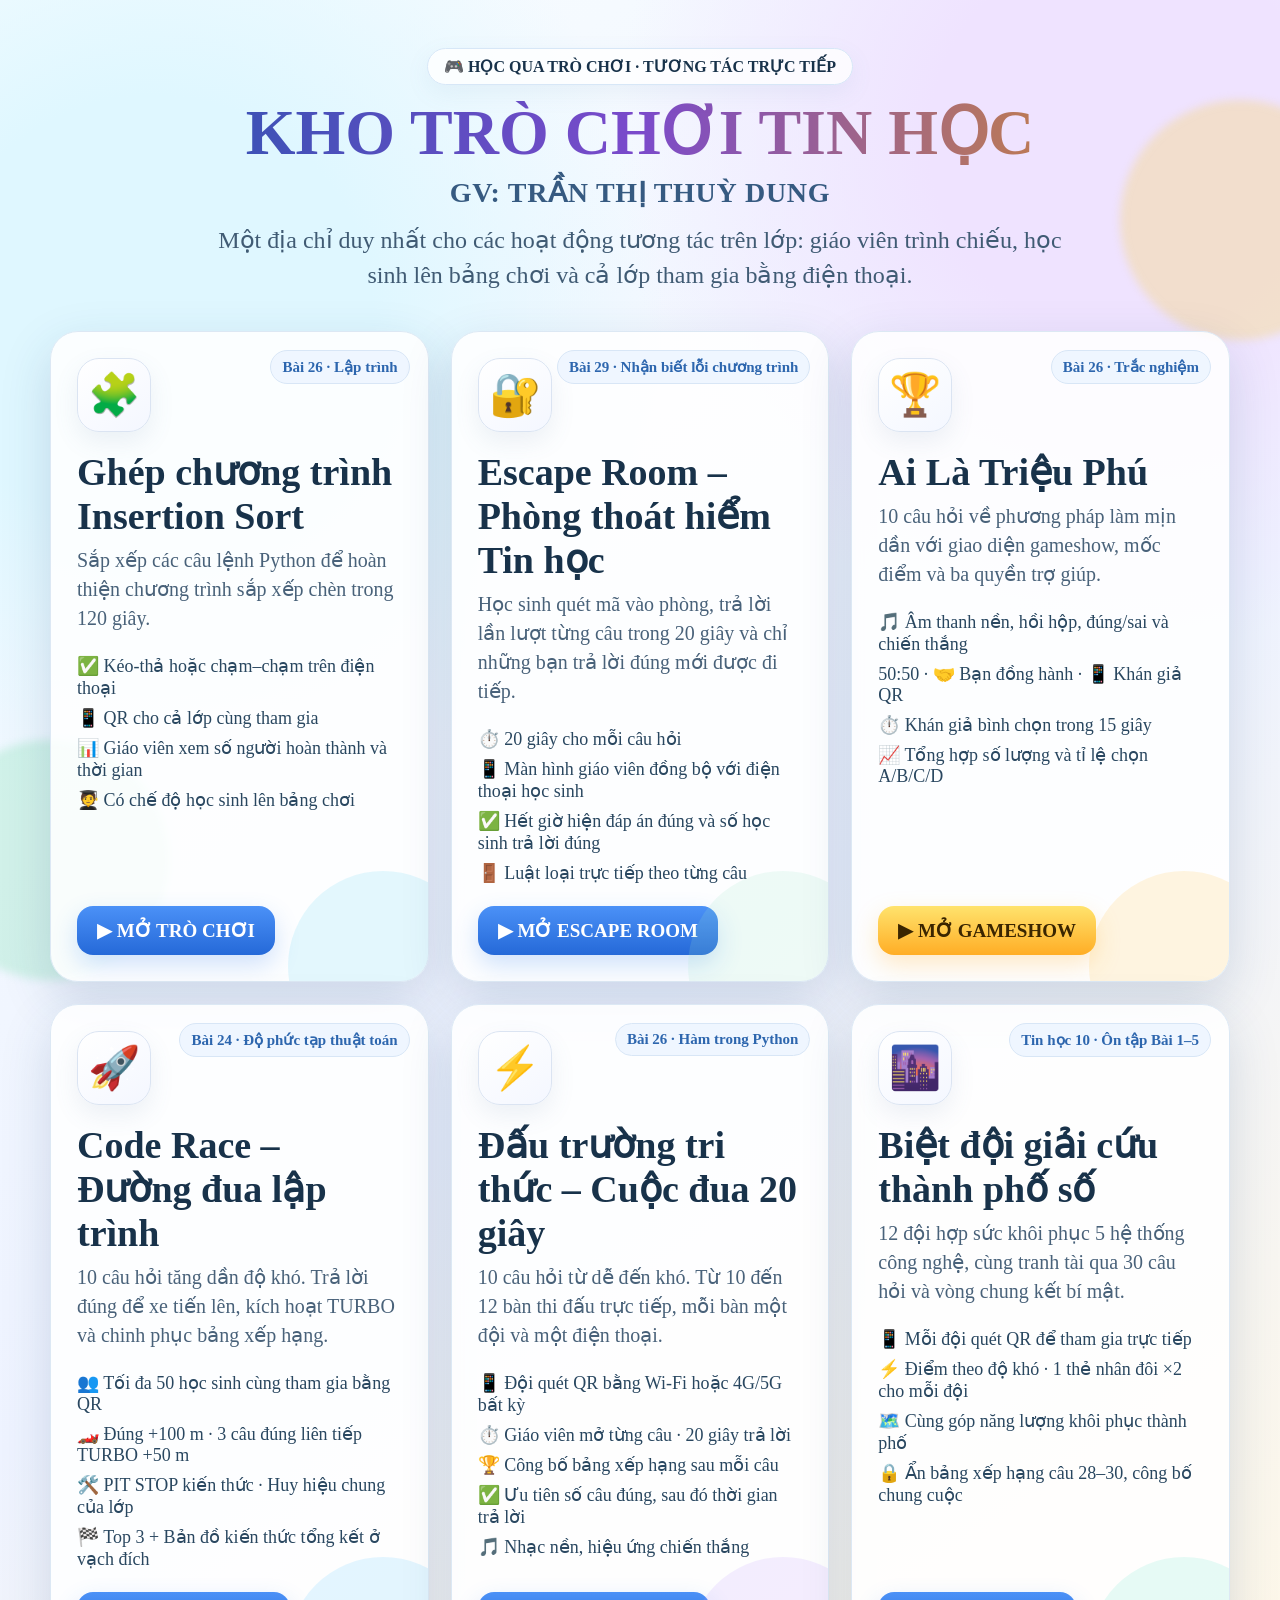
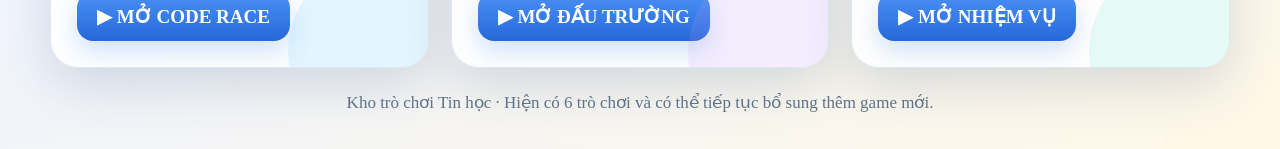
==== commit 6038c866: "Update index.html" ====
--- a/templates/index.html
+++ b/templates/index.html
@@ -12,6 +12,9 @@
 body:before,body:after{content:"";position:fixed;width:240px;height:240px;border-radius:50%;filter:blur(4px);opacity:.38;pointer-events:none}body:before{left:-70px;bottom:-80px;background:#9be7c4}body:after{right:-80px;top:100px;background:#f6d77b}
 .wrap{width:min(1180px,94vw);margin:auto;padding:28px 0 36px;position:relative;z-index:1}.hero{text-align:center;padding:20px 16px 10px}.badge{display:inline-flex;gap:8px;align-items:center;background:#ffffffc7;border:1px solid #d7e7f7;border-radius:999px;padding:8px 16px;font-weight:700;box-shadow:0 8px 25px #5b86aa16}.hero h1{font-size:clamp(34px,5.5vw,64px);margin:16px 0 10px;line-height:1;background:linear-gradient(90deg,#2355ad,#7b4acb,#d98f20);-webkit-background-clip:text;color:transparent}.hero p{font-size:clamp(18px,2vw,24px);margin:0 auto;max-width:850px;line-height:1.45;color:#405b74}.grid{display:grid;grid-template-columns:repeat(auto-fit,minmax(320px,1fr));gap:22px;margin-top:28px}.card{position:relative;overflow:hidden;background:#ffffffdd;border:1px solid #dce8f4;border-radius:28px;padding:26px;box-shadow:var(--shadow);min-height:365px;display:flex;flex-direction:column;transition:.22s}.card:hover{transform:translateY(-4px);box-shadow:0 24px 60px rgba(39,71,122,.22)}.card:before{content:"";position:absolute;inset:auto -50px -80px auto;width:190px;height:190px;border-radius:50%;background:var(--accent);opacity:.16}.icon{width:74px;height:74px;border-radius:22px;display:grid;place-items:center;font-size:42px;background:linear-gradient(145deg,#fff,#f4f7ff);border:1px solid #dbe4f2;box-shadow:0 10px 25px #59799f1a}.card h2{font-size:clamp(27px,3vw,38px);margin:18px 0 8px}.card p{font-size:20px;line-height:1.45;color:#49627a;margin:0 0 14px}.features{display:grid;gap:8px;font-size:18px;color:#294760;margin:8px 0 22px}.features span{display:flex;gap:9px;align-items:flex-start}.actions{margin-top:auto;display:flex;gap:10px;flex-wrap:wrap}.btn{display:inline-flex;align-items:center;justify-content:center;text-decoration:none;border:0;border-radius:16px;padding:13px 20px;font:700 19px "Times New Roman",Times,serif;cursor:pointer;transition:.2s}.btn:hover{transform:translateY(-2px)}.btn.primary{background:linear-gradient(180deg,#4b91f7,#2569d8);color:#fff;box-shadow:0 10px 24px #2f80ed3a}.btn.gold{background:linear-gradient(180deg,#ffe36d,#ffad25);color:#3a2500;box-shadow:0 10px 24px #ffb22d44}.footer{text-align:center;margin-top:24px;color:#61758a;font-size:17px}.tag{position:absolute;right:18px;top:18px;padding:7px 11px;border-radius:999px;background:#eff6ff;color:#2d66ae;font-weight:700;font-size:15px;border:1px solid #d8e6f6}
 @media(max-width:820px){.grid{grid-template-columns:1fr}.card{min-height:auto}.wrap{padding-top:18px}.hero p{font-size:18px}}
+
+/* Dòng tên giáo viên trên trang chủ: nhỏ hơn tiêu đề và tự co giãn theo màn hình. */
+.hero .teacher-credit{font-size:clamp(18px,2.6vw,28px);font-weight:700;line-height:1.3;letter-spacing:.025em;color:#365a81;margin:0 auto 12px}
 </style>
 </head>
 <body>
@@ -19,6 +22,7 @@
   <section class="hero">
     <div class="badge">🎮 HỌC QUA TRÒ CHƠI · TƯƠNG TÁC TRỰC TIẾP</div>
     <h1>KHO TRÒ CHƠI TIN HỌC</h1>
+    <div class="teacher-credit">GV: TRẦN THỊ THUỲ DUNG</div>
     <p>Một địa chỉ duy nhất cho các hoạt động tương tác trên lớp: giáo viên trình chiếu, học sinh lên bảng chơi và cả lớp tham gia bằng điện thoại.</p>
   </section>
   <main class="grid">
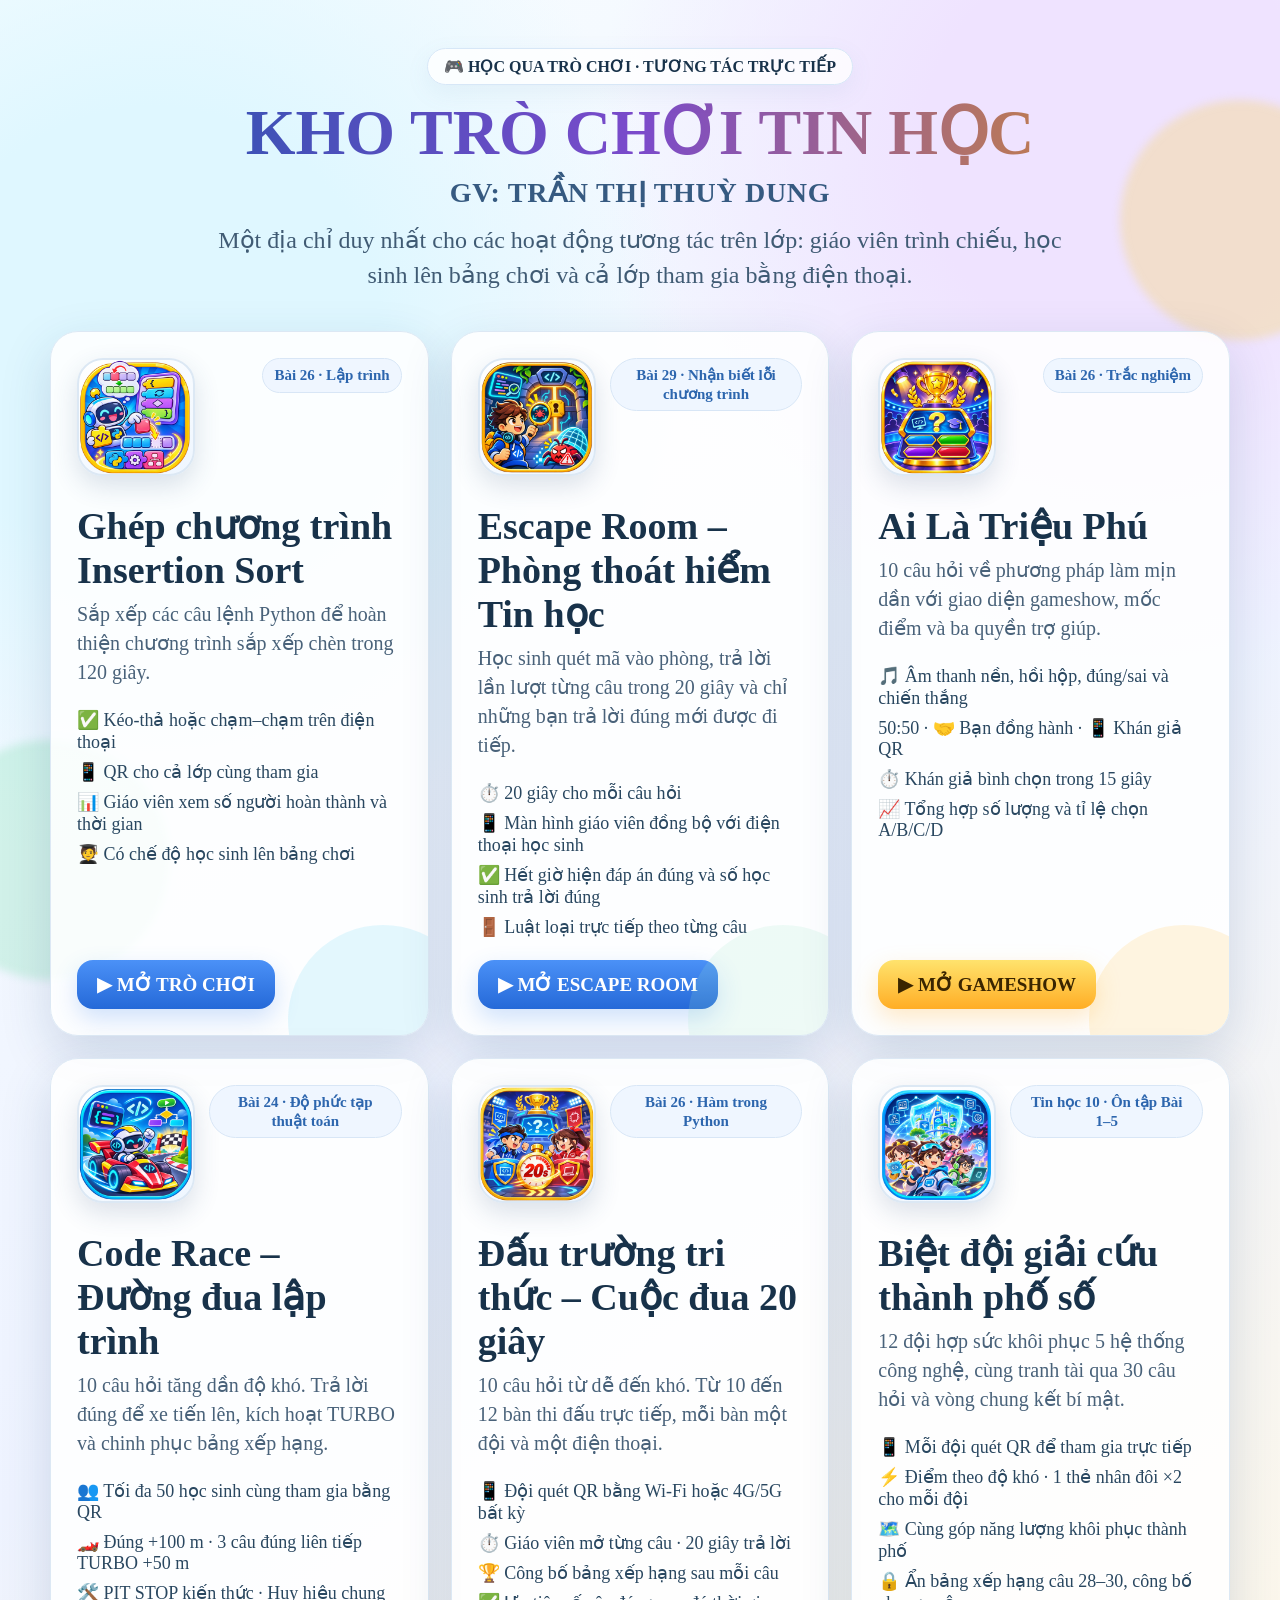
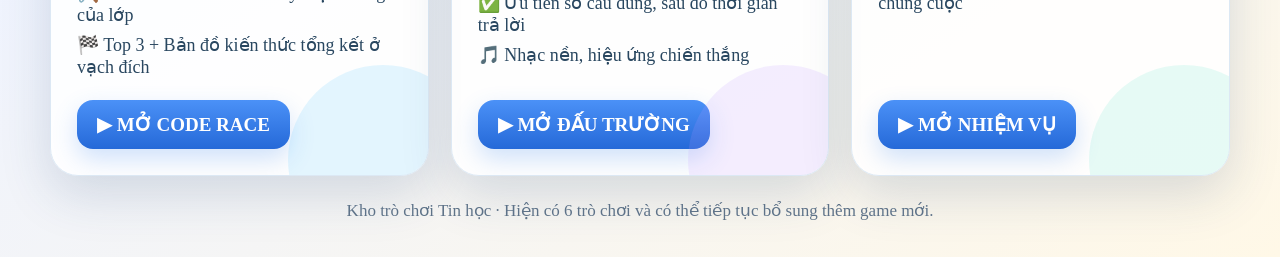
==== commit 027c440d: "Update index.html" ====
--- a/templates/index.html
+++ b/templates/index.html
@@ -10,8 +10,9 @@
 *{box-sizing:border-box}html,body{margin:0;min-height:100%;font-family:"Times New Roman",Times,serif;color:var(--ink)}
 body{min-height:100dvh;background:radial-gradient(circle at 12% 18%,#dff7ff 0 12%,transparent 28%),radial-gradient(circle at 88% 8%,#efe3ff 0 10%,transparent 26%),linear-gradient(145deg,#f8fdff,#eef3ff 55%,#fff8e7);overflow-x:hidden}
 body:before,body:after{content:"";position:fixed;width:240px;height:240px;border-radius:50%;filter:blur(4px);opacity:.38;pointer-events:none}body:before{left:-70px;bottom:-80px;background:#9be7c4}body:after{right:-80px;top:100px;background:#f6d77b}
-.wrap{width:min(1180px,94vw);margin:auto;padding:28px 0 36px;position:relative;z-index:1}.hero{text-align:center;padding:20px 16px 10px}.badge{display:inline-flex;gap:8px;align-items:center;background:#ffffffc7;border:1px solid #d7e7f7;border-radius:999px;padding:8px 16px;font-weight:700;box-shadow:0 8px 25px #5b86aa16}.hero h1{font-size:clamp(34px,5.5vw,64px);margin:16px 0 10px;line-height:1;background:linear-gradient(90deg,#2355ad,#7b4acb,#d98f20);-webkit-background-clip:text;color:transparent}.hero p{font-size:clamp(18px,2vw,24px);margin:0 auto;max-width:850px;line-height:1.45;color:#405b74}.grid{display:grid;grid-template-columns:repeat(auto-fit,minmax(320px,1fr));gap:22px;margin-top:28px}.card{position:relative;overflow:hidden;background:#ffffffdd;border:1px solid #dce8f4;border-radius:28px;padding:26px;box-shadow:var(--shadow);min-height:365px;display:flex;flex-direction:column;transition:.22s}.card:hover{transform:translateY(-4px);box-shadow:0 24px 60px rgba(39,71,122,.22)}.card:before{content:"";position:absolute;inset:auto -50px -80px auto;width:190px;height:190px;border-radius:50%;background:var(--accent);opacity:.16}.icon{width:74px;height:74px;border-radius:22px;display:grid;place-items:center;font-size:42px;background:linear-gradient(145deg,#fff,#f4f7ff);border:1px solid #dbe4f2;box-shadow:0 10px 25px #59799f1a}.card h2{font-size:clamp(27px,3vw,38px);margin:18px 0 8px}.card p{font-size:20px;line-height:1.45;color:#49627a;margin:0 0 14px}.features{display:grid;gap:8px;font-size:18px;color:#294760;margin:8px 0 22px}.features span{display:flex;gap:9px;align-items:flex-start}.actions{margin-top:auto;display:flex;gap:10px;flex-wrap:wrap}.btn{display:inline-flex;align-items:center;justify-content:center;text-decoration:none;border:0;border-radius:16px;padding:13px 20px;font:700 19px "Times New Roman",Times,serif;cursor:pointer;transition:.2s}.btn:hover{transform:translateY(-2px)}.btn.primary{background:linear-gradient(180deg,#4b91f7,#2569d8);color:#fff;box-shadow:0 10px 24px #2f80ed3a}.btn.gold{background:linear-gradient(180deg,#ffe36d,#ffad25);color:#3a2500;box-shadow:0 10px 24px #ffb22d44}.footer{text-align:center;margin-top:24px;color:#61758a;font-size:17px}.tag{position:absolute;right:18px;top:18px;padding:7px 11px;border-radius:999px;background:#eff6ff;color:#2d66ae;font-weight:700;font-size:15px;border:1px solid #d8e6f6}
+.wrap{width:min(1180px,94vw);margin:auto;padding:28px 0 36px;position:relative;z-index:1}.hero{text-align:center;padding:20px 16px 10px}.badge{display:inline-flex;gap:8px;align-items:center;background:#ffffffc7;border:1px solid #d7e7f7;border-radius:999px;padding:8px 16px;font-weight:700;box-shadow:0 8px 25px #5b86aa16}.hero h1{font-size:clamp(34px,5.5vw,64px);margin:16px 0 10px;line-height:1;background:linear-gradient(90deg,#2355ad,#7b4acb,#d98f20);-webkit-background-clip:text;color:transparent}.hero p{font-size:clamp(18px,2vw,24px);margin:0 auto;max-width:850px;line-height:1.45;color:#405b74}.grid{display:grid;grid-template-columns:repeat(auto-fit,minmax(320px,1fr));gap:22px;margin-top:28px}.card{position:relative;overflow:hidden;background:#ffffffdd;border:1px solid #dce8f4;border-radius:28px;padding:26px;box-shadow:var(--shadow);min-height:365px;display:flex;flex-direction:column;transition:.22s}.card:hover{transform:translateY(-4px);box-shadow:0 24px 60px rgba(39,71,122,.22)}.card:before{content:"";position:absolute;inset:auto -50px -80px auto;width:190px;height:190px;border-radius:50%;background:var(--accent);opacity:.16}.card-top{display:flex;align-items:flex-start;justify-content:space-between;gap:14px;margin-bottom:10px;min-width:0}.game-avatar{width:118px;height:118px;flex:0 0 118px;border-radius:26px;overflow:hidden;background:linear-gradient(145deg,#fff,#eef6ff);border:2px solid #dce8f4;box-shadow:0 10px 26px rgba(43,76,120,.16)}.game-avatar img{display:block;width:100%;height:100%;object-fit:cover}.card h2{font-size:clamp(27px,3vw,38px);margin:18px 0 8px}.card p{font-size:20px;line-height:1.45;color:#49627a;margin:0 0 14px}.features{display:grid;gap:8px;font-size:18px;color:#294760;margin:8px 0 22px}.features span{display:flex;gap:9px;align-items:flex-start}.actions{margin-top:auto;display:flex;gap:10px;flex-wrap:wrap}.btn{display:inline-flex;align-items:center;justify-content:center;text-decoration:none;border:0;border-radius:16px;padding:13px 20px;font:700 19px "Times New Roman",Times,serif;cursor:pointer;transition:.2s}.btn:hover{transform:translateY(-2px)}.btn.primary{background:linear-gradient(180deg,#4b91f7,#2569d8);color:#fff;box-shadow:0 10px 24px #2f80ed3a}.btn.gold{background:linear-gradient(180deg,#ffe36d,#ffad25);color:#3a2500;box-shadow:0 10px 24px #ffb22d44}.footer{text-align:center;margin-top:24px;color:#61758a;font-size:17px}.tag{position:static;max-width:calc(100% - 132px);padding:7px 11px;border-radius:999px;background:#eff6ff;color:#2d66ae;font-weight:700;font-size:15px;line-height:1.25;text-align:center;border:1px solid #d8e6f6;overflow-wrap:anywhere}
 @media(max-width:820px){.grid{grid-template-columns:1fr}.card{min-height:auto}.wrap{padding-top:18px}.hero p{font-size:18px}}
+@media(max-width:430px){.card{padding:20px}.game-avatar{width:104px;height:104px;flex-basis:104px;border-radius:22px}.tag{max-width:calc(100% - 118px);font-size:14px}.card h2{font-size:30px}}
 
 /* Dòng tên giáo viên trên trang chủ: nhỏ hơn tiêu đề và tự co giãn theo màn hình. */
 .hero .teacher-credit{font-size:clamp(18px,2.6vw,28px);font-weight:700;line-height:1.3;letter-spacing:.025em;color:#365a81;margin:0 auto 12px}
@@ -27,8 +28,10 @@
   </section>
   <main class="grid">
     <article class="card" style="--accent:#58d5ef">
-      <div class="tag">Bài 26 · Lập trình</div>
-      <div class="icon">🧩</div>
+      <div class="card-top">
+        <div class="game-avatar"><img src="/static/game_icons/insertion_sort.png" alt="Biểu tượng game Ghép chương trình Insertion Sort"></div>
+        <div class="tag">Bài 26 · Lập trình</div>
+      </div>
       <h2>Ghép chương trình Insertion Sort</h2>
       <p>Sắp xếp các câu lệnh Python để hoàn thiện chương trình sắp xếp chèn trong 120 giây.</p>
       <div class="features">
@@ -43,8 +46,10 @@
 
 
     <article class="card" style="--accent:#9be7c4">
-      <div class="tag">Bài 29 · Nhận biết lỗi chương trình</div>
-      <div class="icon">🔐</div>
+      <div class="card-top">
+        <div class="game-avatar"><img src="/static/game_icons/escape_room.png" alt="Biểu tượng game Escape Room nhận biết lỗi chương trình"></div>
+        <div class="tag">Bài 29 · Nhận biết lỗi chương trình</div>
+      </div>
       <h2>Escape Room – Phòng thoát hiểm Tin học</h2>
       <p>Học sinh quét mã vào phòng, trả lời lần lượt từng câu trong 20 giây và chỉ những bạn trả lời đúng mới được đi tiếp.</p>
       <div class="features">
@@ -57,8 +62,10 @@
     </article>
 
     <article class="card" style="--accent:#ffbf3f">
-      <div class="tag">Bài 26 · Trắc nghiệm</div>
-      <div class="icon">🏆</div>
+      <div class="card-top">
+        <div class="game-avatar"><img src="/static/game_icons/millionaire.png" alt="Biểu tượng game Ai Là Triệu Phú Tin học"></div>
+        <div class="tag">Bài 26 · Trắc nghiệm</div>
+      </div>
       <h2>Ai Là Triệu Phú</h2>
       <p>10 câu hỏi về phương pháp làm mịn dần với giao diện gameshow, mốc điểm và ba quyền trợ giúp.</p>
       <div class="features">
@@ -71,8 +78,10 @@
     </article>
 
     <article class="card" style="--accent:#5ac8fa">
-      <div class="tag">Bài 24 · Độ phức tạp thuật toán</div>
-      <div class="icon">🚀</div>
+      <div class="card-top">
+        <div class="game-avatar"><img src="/static/game_icons/code_race.png" alt="Biểu tượng game Code Race đường đua lập trình"></div>
+        <div class="tag">Bài 24 · Độ phức tạp thuật toán</div>
+      </div>
       <h2>Code Race – Đường đua lập trình</h2>
       <p>10 câu hỏi tăng dần độ khó. Trả lời đúng để xe tiến lên, kích hoạt TURBO và chinh phục bảng xếp hạng.</p>
       <div class="features">
@@ -85,8 +94,10 @@
     </article>
 
     <article class="card" style="--accent:#b794ff">
-      <div class="tag">Bài 26 · Hàm trong Python</div>
-      <div class="icon">⚡</div>
+      <div class="card-top">
+        <div class="game-avatar"><img src="/static/game_icons/team_arena.png" alt="Biểu tượng game Đấu trường tri thức cuộc đua 20 giây"></div>
+        <div class="tag">Bài 26 · Hàm trong Python</div>
+      </div>
       <h2>Đấu trường tri thức – Cuộc đua 20 giây</h2>
       <p>10 câu hỏi từ dễ đến khó. Từ 10 đến 12 bàn thi đấu trực tiếp, mỗi bàn một đội và một điện thoại.</p>
       <div class="features">
@@ -100,8 +111,10 @@
     </article>
 
     <article class="card" style="--accent:#65e5cb">
-      <div class="tag">Tin học 10 · Ôn tập Bài 1–5</div>
-      <div class="icon">🌆</div>
+      <div class="card-top">
+        <div class="game-avatar"><img src="/static/game_icons/city_rescue.png" alt="Biểu tượng game Biệt đội giải cứu thành phố số"></div>
+        <div class="tag">Tin học 10 · Ôn tập Bài 1–5</div>
+      </div>
       <h2>Biệt đội giải cứu thành phố số</h2>
       <p>12 đội hợp sức khôi phục 5 hệ thống công nghệ, cùng tranh tài qua 30 câu hỏi và vòng chung kết bí mật.</p>
       <div class="features">
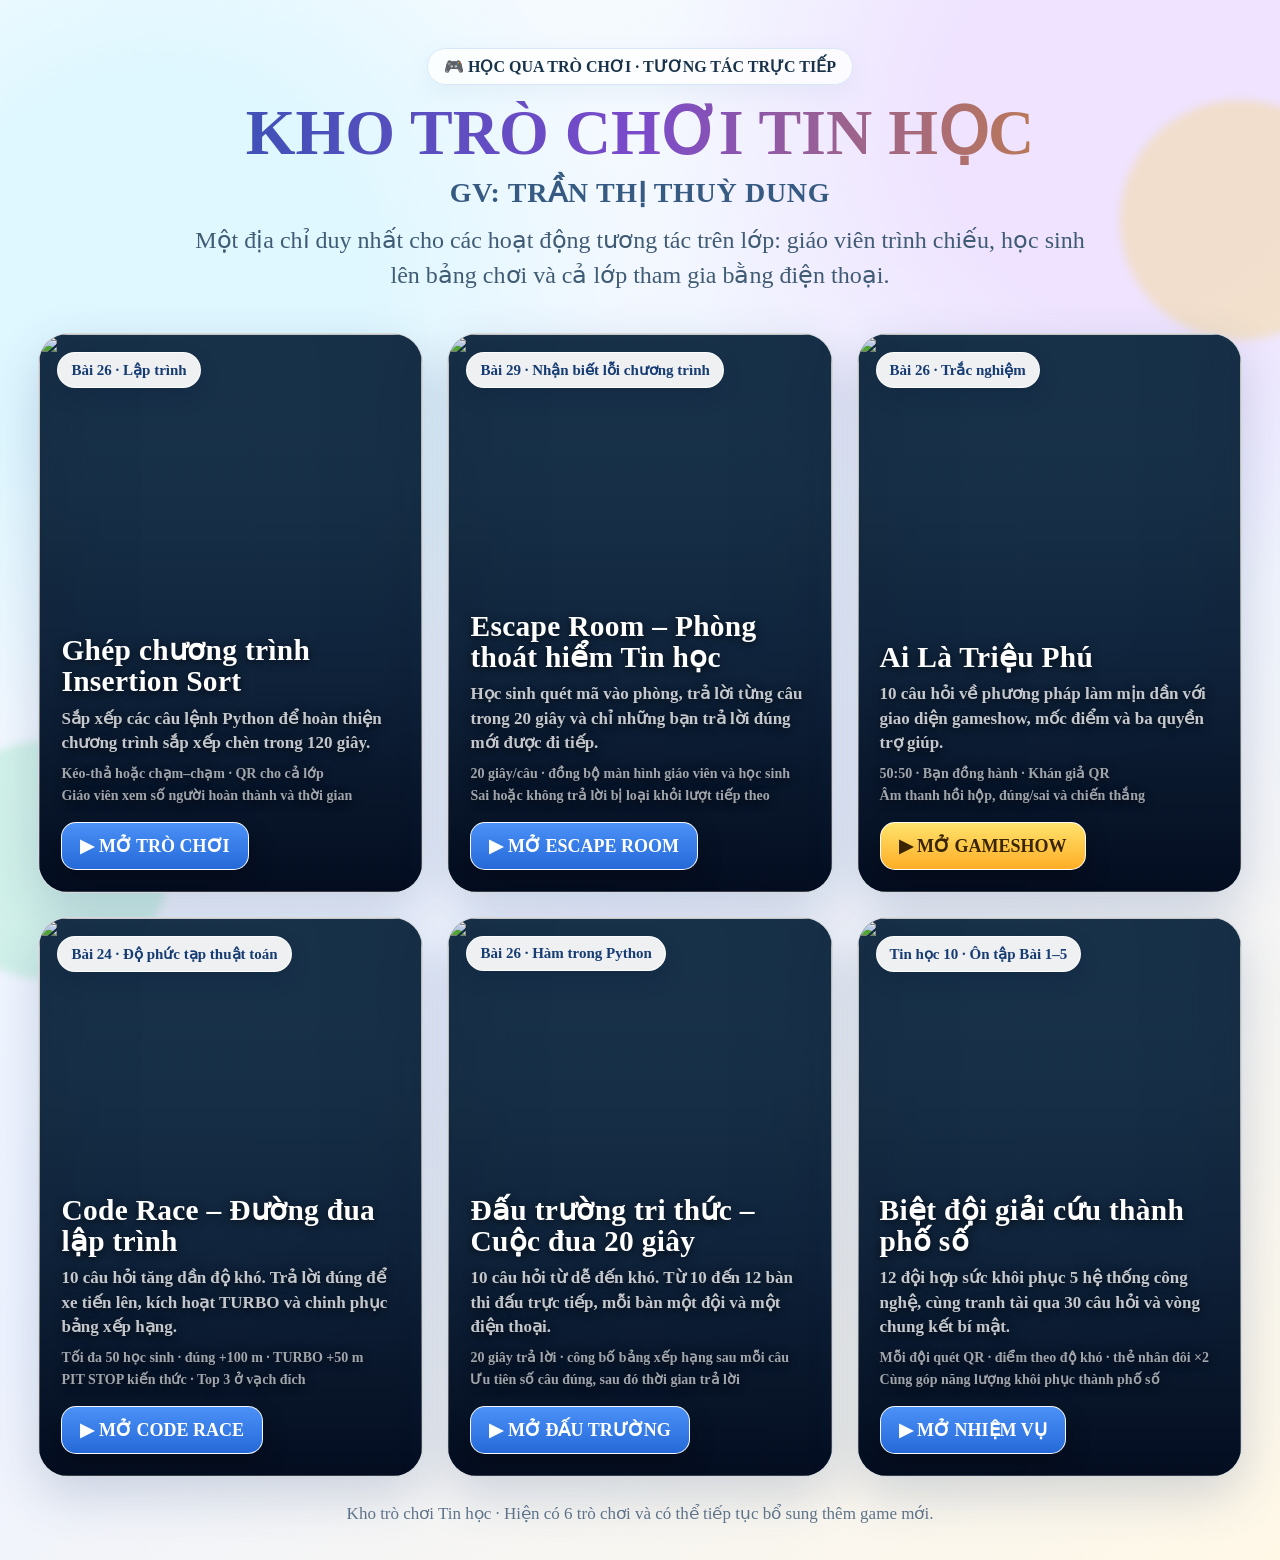
==== commit 884c0f41: "Update index.html" ====
--- a/templates/index.html
+++ b/templates/index.html
@@ -6,16 +6,122 @@
 <meta name="theme-color" content="#eef8ff">
 <title>Kho trò chơi Tin học</title>
 <style>
-:root{--ink:#18324a;--blue:#2f80ed;--cyan:#4fc3f7;--purple:#8b5cf6;--gold:#ffbf3f;--green:#28b66f;--white:#fff;--shadow:0 18px 50px rgba(38,70,120,.17)}
-*{box-sizing:border-box}html,body{margin:0;min-height:100%;font-family:"Times New Roman",Times,serif;color:var(--ink)}
-body{min-height:100dvh;background:radial-gradient(circle at 12% 18%,#dff7ff 0 12%,transparent 28%),radial-gradient(circle at 88% 8%,#efe3ff 0 10%,transparent 26%),linear-gradient(145deg,#f8fdff,#eef3ff 55%,#fff8e7);overflow-x:hidden}
-body:before,body:after{content:"";position:fixed;width:240px;height:240px;border-radius:50%;filter:blur(4px);opacity:.38;pointer-events:none}body:before{left:-70px;bottom:-80px;background:#9be7c4}body:after{right:-80px;top:100px;background:#f6d77b}
-.wrap{width:min(1180px,94vw);margin:auto;padding:28px 0 36px;position:relative;z-index:1}.hero{text-align:center;padding:20px 16px 10px}.badge{display:inline-flex;gap:8px;align-items:center;background:#ffffffc7;border:1px solid #d7e7f7;border-radius:999px;padding:8px 16px;font-weight:700;box-shadow:0 8px 25px #5b86aa16}.hero h1{font-size:clamp(34px,5.5vw,64px);margin:16px 0 10px;line-height:1;background:linear-gradient(90deg,#2355ad,#7b4acb,#d98f20);-webkit-background-clip:text;color:transparent}.hero p{font-size:clamp(18px,2vw,24px);margin:0 auto;max-width:850px;line-height:1.45;color:#405b74}.grid{display:grid;grid-template-columns:repeat(auto-fit,minmax(320px,1fr));gap:22px;margin-top:28px}.card{position:relative;overflow:hidden;background:#ffffffdd;border:1px solid #dce8f4;border-radius:28px;padding:26px;box-shadow:var(--shadow);min-height:365px;display:flex;flex-direction:column;transition:.22s}.card:hover{transform:translateY(-4px);box-shadow:0 24px 60px rgba(39,71,122,.22)}.card:before{content:"";position:absolute;inset:auto -50px -80px auto;width:190px;height:190px;border-radius:50%;background:var(--accent);opacity:.16}.card-top{display:flex;align-items:flex-start;justify-content:space-between;gap:14px;margin-bottom:10px;min-width:0}.game-avatar{width:118px;height:118px;flex:0 0 118px;border-radius:26px;overflow:hidden;background:linear-gradient(145deg,#fff,#eef6ff);border:2px solid #dce8f4;box-shadow:0 10px 26px rgba(43,76,120,.16)}.game-avatar img{display:block;width:100%;height:100%;object-fit:cover}.card h2{font-size:clamp(27px,3vw,38px);margin:18px 0 8px}.card p{font-size:20px;line-height:1.45;color:#49627a;margin:0 0 14px}.features{display:grid;gap:8px;font-size:18px;color:#294760;margin:8px 0 22px}.features span{display:flex;gap:9px;align-items:flex-start}.actions{margin-top:auto;display:flex;gap:10px;flex-wrap:wrap}.btn{display:inline-flex;align-items:center;justify-content:center;text-decoration:none;border:0;border-radius:16px;padding:13px 20px;font:700 19px "Times New Roman",Times,serif;cursor:pointer;transition:.2s}.btn:hover{transform:translateY(-2px)}.btn.primary{background:linear-gradient(180deg,#4b91f7,#2569d8);color:#fff;box-shadow:0 10px 24px #2f80ed3a}.btn.gold{background:linear-gradient(180deg,#ffe36d,#ffad25);color:#3a2500;box-shadow:0 10px 24px #ffb22d44}.footer{text-align:center;margin-top:24px;color:#61758a;font-size:17px}.tag{position:static;max-width:calc(100% - 132px);padding:7px 11px;border-radius:999px;background:#eff6ff;color:#2d66ae;font-weight:700;font-size:15px;line-height:1.25;text-align:center;border:1px solid #d8e6f6;overflow-wrap:anywhere}
-@media(max-width:820px){.grid{grid-template-columns:1fr}.card{min-height:auto}.wrap{padding-top:18px}.hero p{font-size:18px}}
-@media(max-width:430px){.card{padding:20px}.game-avatar{width:104px;height:104px;flex-basis:104px;border-radius:22px}.tag{max-width:calc(100% - 118px);font-size:14px}.card h2{font-size:30px}}
-
-/* Dòng tên giáo viên trên trang chủ: nhỏ hơn tiêu đề và tự co giãn theo màn hình. */
+:root{
+  --ink:#18324a;
+  --shadow:0 18px 50px rgba(38,70,120,.20);
+}
+*{box-sizing:border-box}
+html,body{margin:0;min-height:100%;font-family:"Times New Roman",Times,serif;color:var(--ink)}
+body{
+  min-height:100dvh;
+  background:
+    radial-gradient(circle at 12% 18%,#dff7ff 0 12%,transparent 28%),
+    radial-gradient(circle at 88% 8%,#efe3ff 0 10%,transparent 26%),
+    linear-gradient(145deg,#f8fdff,#eef3ff 55%,#fff8e7);
+  overflow-x:hidden;
+}
+body:before,body:after{content:"";position:fixed;width:240px;height:240px;border-radius:50%;filter:blur(4px);opacity:.38;pointer-events:none}
+body:before{left:-70px;bottom:-80px;background:#9be7c4}
+body:after{right:-80px;top:100px;background:#f6d77b}
+.wrap{width:min(1240px,94vw);margin:auto;padding:28px 0 36px;position:relative;z-index:1}
+.hero{text-align:center;padding:20px 16px 10px}
+.badge{display:inline-flex;gap:8px;align-items:center;background:#ffffffc7;border:1px solid #d7e7f7;border-radius:999px;padding:8px 16px;font-weight:700;box-shadow:0 8px 25px #5b86aa16}
+.hero h1{font-size:clamp(34px,5.5vw,64px);margin:16px 0 10px;line-height:1;background:linear-gradient(90deg,#2355ad,#7b4acb,#d98f20);-webkit-background-clip:text;color:transparent}
 .hero .teacher-credit{font-size:clamp(18px,2.6vw,28px);font-weight:700;line-height:1.3;letter-spacing:.025em;color:#365a81;margin:0 auto 12px}
+.hero p{font-size:clamp(18px,2vw,24px);margin:0 auto;max-width:900px;line-height:1.45;color:#405b74}
+
+.grid{display:grid;grid-template-columns:repeat(3,minmax(0,1fr));gap:24px;margin-top:30px}
+.card{
+  position:relative;
+  min-height:560px;
+  overflow:hidden;
+  border-radius:30px;
+  border:1px solid rgba(255,255,255,.82);
+  box-shadow:var(--shadow);
+  isolation:isolate;
+  background:#18324a;
+  display:flex;
+  align-items:flex-end;
+  transition:transform .22s ease,box-shadow .22s ease;
+}
+.card:hover{transform:translateY(-5px);box-shadow:0 26px 64px rgba(29,53,100,.28)}
+.card-art{position:absolute;inset:0;width:100%;height:100%;object-fit:cover;object-position:center;z-index:-3;transition:transform .35s ease}
+.card:hover .card-art{transform:scale(1.035)}
+.card:before{
+  content:"";
+  position:absolute;
+  inset:0;
+  z-index:-2;
+  background:
+    linear-gradient(180deg,rgba(5,17,42,.02) 0%,rgba(5,17,42,.05) 27%,rgba(5,17,42,.38) 56%,rgba(4,13,34,.94) 100%);
+}
+.card:after{
+  content:"";
+  position:absolute;
+  inset:0;
+  z-index:-1;
+  box-shadow:inset 0 0 0 1px rgba(255,255,255,.18), inset 0 -120px 120px rgba(0,0,0,.10);
+  pointer-events:none;
+}
+.tag{
+  position:absolute;
+  left:18px;
+  top:18px;
+  max-width:calc(100% - 36px);
+  padding:8px 13px;
+  border-radius:999px;
+  background:rgba(255,255,255,.93);
+  color:#173c73;
+  font-weight:800;
+  font-size:15px;
+  border:1px solid rgba(255,255,255,.9);
+  box-shadow:0 8px 20px rgba(7,22,48,.20);
+  backdrop-filter:blur(7px);
+}
+.card-content{width:100%;padding:120px 22px 22px;color:#fff;text-shadow:0 2px 10px rgba(0,0,0,.72)}
+.card h2{font-size:clamp(27px,2.3vw,36px);line-height:1.04;margin:0 0 10px;color:#fff;font-weight:900;letter-spacing:.01em}
+.card p{font-size:17px;line-height:1.42;margin:0 0 10px;color:rgba(255,255,255,.76);font-weight:600}
+.features{display:grid;gap:4px;margin:7px 0 16px;font-size:14px;line-height:1.33;color:rgba(255,255,255,.62);font-weight:600}
+.features span{display:block}
+.actions{display:flex;gap:10px;flex-wrap:wrap}
+.btn{
+  display:inline-flex;
+  align-items:center;
+  justify-content:center;
+  text-decoration:none;
+  border:1px solid rgba(255,255,255,.95);
+  border-radius:15px;
+  min-height:48px;
+  padding:11px 18px;
+  font:900 18px "Times New Roman",Times,serif;
+  cursor:pointer;
+  transition:transform .2s ease,filter .2s ease;
+  text-shadow:none;
+  box-shadow:0 10px 25px rgba(0,0,0,.28);
+}
+.btn:hover{transform:translateY(-2px);filter:brightness(1.05)}
+.btn.primary{background:linear-gradient(180deg,#4b91f7,#2569d8);color:#fff}
+.btn.gold{background:linear-gradient(180deg,#ffe36d,#ffad25);color:#3a2500}
+.footer{text-align:center;margin-top:26px;color:#61758a;font-size:17px}
+
+@media(max-width:1040px){
+  .grid{grid-template-columns:repeat(2,minmax(0,1fr))}
+  .card{min-height:540px}
+}
+@media(max-width:700px){
+  .grid{grid-template-columns:1fr;gap:18px}
+  .card{min-height:520px}
+  .wrap{padding-top:18px}
+  .hero p{font-size:18px}
+  .card-content{padding:115px 18px 18px}
+  .card h2{font-size:31px}
+}
+@media(max-width:390px){
+  .card{min-height:500px}
+  .features{font-size:13px}
+  .card p{font-size:16px}
+  .btn{width:100%}
+}
 </style>
 </head>
 <body>
@@ -26,107 +132,93 @@
     <div class="teacher-credit">GV: TRẦN THỊ THUỲ DUNG</div>
     <p>Một địa chỉ duy nhất cho các hoạt động tương tác trên lớp: giáo viên trình chiếu, học sinh lên bảng chơi và cả lớp tham gia bằng điện thoại.</p>
   </section>
+
   <main class="grid">
-    <article class="card" style="--accent:#58d5ef">
-      <div class="card-top">
-        <div class="game-avatar"><img src="/static/game_icons/insertion_sort.png" alt="Biểu tượng game Ghép chương trình Insertion Sort"></div>
-        <div class="tag">Bài 26 · Lập trình</div>
-      </div>
-      <h2>Ghép chương trình Insertion Sort</h2>
-      <p>Sắp xếp các câu lệnh Python để hoàn thiện chương trình sắp xếp chèn trong 120 giây.</p>
-      <div class="features">
-        <span>✅ Kéo-thả hoặc chạm–chạm trên điện thoại</span>
-        <span>📱 QR cho cả lớp cùng tham gia</span>
-        <span>📊 Giáo viên xem số người hoàn thành và thời gian</span>
-        <span>🧑‍🎓 Có chế độ học sinh lên bảng chơi</span>
-      </div>
-      <div class="actions"><a class="btn primary" href="/insertion-sort">▶ MỞ TRÒ CHƠI</a></div>
-    </article>
-
-
-
-    <article class="card" style="--accent:#9be7c4">
-      <div class="card-top">
-        <div class="game-avatar"><img src="/static/game_icons/escape_room.png" alt="Biểu tượng game Escape Room nhận biết lỗi chương trình"></div>
-        <div class="tag">Bài 29 · Nhận biết lỗi chương trình</div>
-      </div>
-      <h2>Escape Room – Phòng thoát hiểm Tin học</h2>
-      <p>Học sinh quét mã vào phòng, trả lời lần lượt từng câu trong 20 giây và chỉ những bạn trả lời đúng mới được đi tiếp.</p>
-      <div class="features">
-        <span>⏱️ 20 giây cho mỗi câu hỏi</span>
-        <span>📱 Màn hình giáo viên đồng bộ với điện thoại học sinh</span>
-        <span>✅ Hết giờ hiện đáp án đúng và số học sinh trả lời đúng</span>
-        <span>🚪 Luật loại trực tiếp theo từng câu</span>
-      </div>
-      <div class="actions"><a class="btn primary" href="/escape-bai29">▶ MỞ ESCAPE ROOM</a></div>
-    </article>
-
-    <article class="card" style="--accent:#ffbf3f">
-      <div class="card-top">
-        <div class="game-avatar"><img src="/static/game_icons/millionaire.png" alt="Biểu tượng game Ai Là Triệu Phú Tin học"></div>
-        <div class="tag">Bài 26 · Trắc nghiệm</div>
-      </div>
-      <h2>Ai Là Triệu Phú</h2>
-      <p>10 câu hỏi về phương pháp làm mịn dần với giao diện gameshow, mốc điểm và ba quyền trợ giúp.</p>
-      <div class="features">
-        <span>🎵 Âm thanh nền, hồi hộp, đúng/sai và chiến thắng</span>
-        <span>50:50 · 🤝 Bạn đồng hành · 📱 Khán giả QR</span>
-        <span>⏱️ Khán giả bình chọn trong 15 giây</span>
-        <span>📈 Tổng hợp số lượng và tỉ lệ chọn A/B/C/D</span>
-      </div>
-      <div class="actions"><a class="btn gold" href="/millionaire">▶ MỞ GAMESHOW</a></div>
-    </article>
-
-    <article class="card" style="--accent:#5ac8fa">
-      <div class="card-top">
-        <div class="game-avatar"><img src="/static/game_icons/code_race.png" alt="Biểu tượng game Code Race đường đua lập trình"></div>
-        <div class="tag">Bài 24 · Độ phức tạp thuật toán</div>
-      </div>
-      <h2>Code Race – Đường đua lập trình</h2>
-      <p>10 câu hỏi tăng dần độ khó. Trả lời đúng để xe tiến lên, kích hoạt TURBO và chinh phục bảng xếp hạng.</p>
-      <div class="features">
-        <span>👥 Tối đa 50 học sinh cùng tham gia bằng QR</span>
-        <span>🏎️ Đúng +100 m · 3 câu đúng liên tiếp TURBO +50 m</span>
-        <span>🛠️ PIT STOP kiến thức · Huy hiệu chung của lớp</span>
-        <span>🏁 Top 3 + Bản đồ kiến thức tổng kết ở vạch đích</span>
-      </div>
-      <div class="actions"><a class="btn primary" href="/code-race">▶ MỞ CODE RACE</a></div>
-    </article>
-
-    <article class="card" style="--accent:#b794ff">
-      <div class="card-top">
-        <div class="game-avatar"><img src="/static/game_icons/team_arena.png" alt="Biểu tượng game Đấu trường tri thức cuộc đua 20 giây"></div>
-        <div class="tag">Bài 26 · Hàm trong Python</div>
-      </div>
-      <h2>Đấu trường tri thức – Cuộc đua 20 giây</h2>
-      <p>10 câu hỏi từ dễ đến khó. Từ 10 đến 12 bàn thi đấu trực tiếp, mỗi bàn một đội và một điện thoại.</p>
-      <div class="features">
-        <span>📱 Đội quét QR bằng Wi-Fi hoặc 4G/5G bất kỳ</span>
-        <span>⏱️ Giáo viên mở từng câu · 20 giây trả lời</span>
-        <span>🏆 Công bố bảng xếp hạng sau mỗi câu</span>
-        <span>✅ Ưu tiên số câu đúng, sau đó thời gian trả lời</span>
-        <span>🎵 Nhạc nền, hiệu ứng chiến thắng</span>
-      </div>
-      <div class="actions"><a class="btn primary" href="/dau-truong">▶ MỞ ĐẤU TRƯỜNG</a></div>
-    </article>
-
-    <article class="card" style="--accent:#65e5cb">
-      <div class="card-top">
-        <div class="game-avatar"><img src="/static/game_icons/city_rescue.png" alt="Biểu tượng game Biệt đội giải cứu thành phố số"></div>
-        <div class="tag">Tin học 10 · Ôn tập Bài 1–5</div>
-      </div>
-      <h2>Biệt đội giải cứu thành phố số</h2>
-      <p>12 đội hợp sức khôi phục 5 hệ thống công nghệ, cùng tranh tài qua 30 câu hỏi và vòng chung kết bí mật.</p>
-      <div class="features">
-        <span>📱 Mỗi đội quét QR để tham gia trực tiếp</span>
-        <span>⚡ Điểm theo độ khó · 1 thẻ nhân đôi ×2 cho mỗi đội</span>
-        <span>🗺️ Cùng góp năng lượng khôi phục thành phố</span>
-        <span>🔒 Ẩn bảng xếp hạng câu 28–30, công bố chung cuộc</span>
-      </div>
-      <div class="actions"><a class="btn primary" href="/thanh-pho-so">▶ MỞ NHIỆM VỤ</a></div>
-    </article>
-
+    <article class="card">
+      <img class="card-art" src="/static/game_cards/insertion_sort.webp" alt="" loading="eager">
+      <div class="tag">Bài 26 · Lập trình</div>
+      <div class="card-content">
+        <h2>Ghép chương trình Insertion Sort</h2>
+        <p>Sắp xếp các câu lệnh Python để hoàn thiện chương trình sắp xếp chèn trong 120 giây.</p>
+        <div class="features">
+          <span>Kéo-thả hoặc chạm–chạm · QR cho cả lớp</span>
+          <span>Giáo viên xem số người hoàn thành và thời gian</span>
+        </div>
+        <div class="actions"><a class="btn primary" href="/insertion-sort">▶ MỞ TRÒ CHƠI</a></div>
+      </div>
+    </article>
+
+    <article class="card">
+      <img class="card-art" src="/static/game_cards/escape_room.webp" alt="" loading="lazy">
+      <div class="tag">Bài 29 · Nhận biết lỗi chương trình</div>
+      <div class="card-content">
+        <h2>Escape Room – Phòng thoát hiểm Tin học</h2>
+        <p>Học sinh quét mã vào phòng, trả lời từng câu trong 20 giây và chỉ những bạn trả lời đúng mới được đi tiếp.</p>
+        <div class="features">
+          <span>20 giây/câu · đồng bộ màn hình giáo viên và học sinh</span>
+          <span>Sai hoặc không trả lời bị loại khỏi lượt tiếp theo</span>
+        </div>
+        <div class="actions"><a class="btn primary" href="/escape-bai29">▶ MỞ ESCAPE ROOM</a></div>
+      </div>
+    </article>
+
+    <article class="card">
+      <img class="card-art" src="/static/game_cards/millionaire.webp" alt="" loading="lazy">
+      <div class="tag">Bài 26 · Trắc nghiệm</div>
+      <div class="card-content">
+        <h2>Ai Là Triệu Phú</h2>
+        <p>10 câu hỏi về phương pháp làm mịn dần với giao diện gameshow, mốc điểm và ba quyền trợ giúp.</p>
+        <div class="features">
+          <span>50:50 · Bạn đồng hành · Khán giả QR</span>
+          <span>Âm thanh hồi hộp, đúng/sai và chiến thắng</span>
+        </div>
+        <div class="actions"><a class="btn gold" href="/millionaire">▶ MỞ GAMESHOW</a></div>
+      </div>
+    </article>
+
+    <article class="card">
+      <img class="card-art" src="/static/game_cards/code_race.webp" alt="" loading="lazy">
+      <div class="tag">Bài 24 · Độ phức tạp thuật toán</div>
+      <div class="card-content">
+        <h2>Code Race – Đường đua lập trình</h2>
+        <p>10 câu hỏi tăng dần độ khó. Trả lời đúng để xe tiến lên, kích hoạt TURBO và chinh phục bảng xếp hạng.</p>
+        <div class="features">
+          <span>Tối đa 50 học sinh · đúng +100 m · TURBO +50 m</span>
+          <span>PIT STOP kiến thức · Top 3 ở vạch đích</span>
+        </div>
+        <div class="actions"><a class="btn primary" href="/code-race">▶ MỞ CODE RACE</a></div>
+      </div>
+    </article>
+
+    <article class="card">
+      <img class="card-art" src="/static/game_cards/team_arena.webp" alt="" loading="lazy">
+      <div class="tag">Bài 26 · Hàm trong Python</div>
+      <div class="card-content">
+        <h2>Đấu trường tri thức – Cuộc đua 20 giây</h2>
+        <p>10 câu hỏi từ dễ đến khó. Từ 10 đến 12 bàn thi đấu trực tiếp, mỗi bàn một đội và một điện thoại.</p>
+        <div class="features">
+          <span>20 giây trả lời · công bố bảng xếp hạng sau mỗi câu</span>
+          <span>Ưu tiên số câu đúng, sau đó thời gian trả lời</span>
+        </div>
+        <div class="actions"><a class="btn primary" href="/dau-truong">▶ MỞ ĐẤU TRƯỜNG</a></div>
+      </div>
+    </article>
+
+    <article class="card">
+      <img class="card-art" src="/static/game_cards/city_rescue.webp" alt="" loading="lazy">
+      <div class="tag">Tin học 10 · Ôn tập Bài 1–5</div>
+      <div class="card-content">
+        <h2>Biệt đội giải cứu thành phố số</h2>
+        <p>12 đội hợp sức khôi phục 5 hệ thống công nghệ, cùng tranh tài qua 30 câu hỏi và vòng chung kết bí mật.</p>
+        <div class="features">
+          <span>Mỗi đội quét QR · điểm theo độ khó · thẻ nhân đôi ×2</span>
+          <span>Cùng góp năng lượng khôi phục thành phố số</span>
+        </div>
+        <div class="actions"><a class="btn primary" href="/thanh-pho-so">▶ MỞ NHIỆM VỤ</a></div>
+      </div>
+    </article>
   </main>
+
   <div class="footer">Kho trò chơi Tin học · Hiện có 6 trò chơi và có thể tiếp tục bổ sung thêm game mới.</div>
 </div>
 </body>
